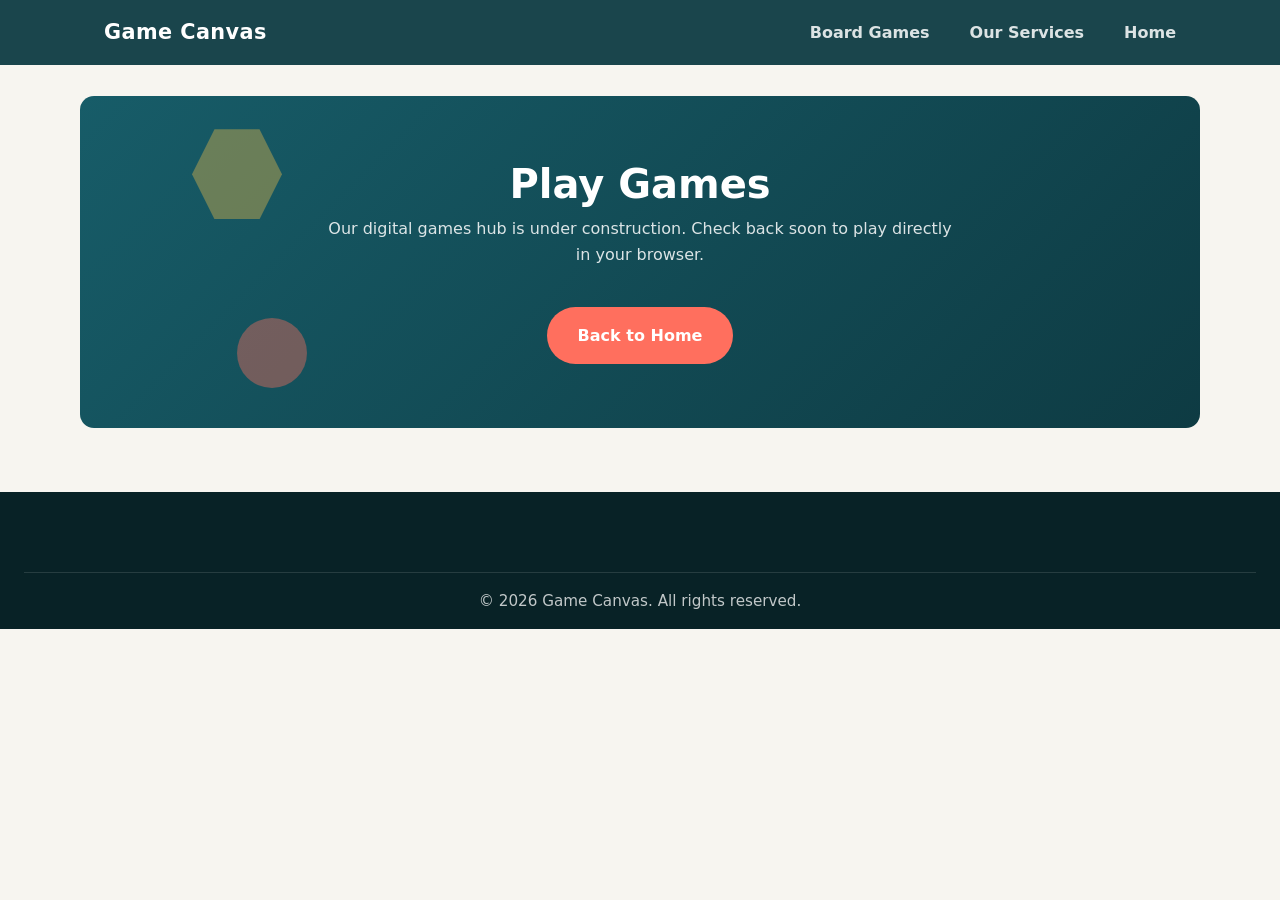
==== play.html @ 70b0bed0 "Build Game Canvas static site v1 Single-page site (index.html) covering board games, on-site enterta" ====
<!DOCTYPE html>
<html lang="en" dir="ltr">
<head>
  <meta charset="UTF-8">
  <meta name="viewport" content="width=device-width, initial-scale=1.0">
  <title>Play Games | Game Canvas</title>
  <meta name="description" content="The Game Canvas digital games hub is coming soon.">
  <link rel="stylesheet" href="css/styles.css">
</head>
<body>

  <header class="site-header">
    <nav class="navbar" aria-label="Main navigation">
      <a href="index.html" class="nav-logo" data-en="Game Canvas" data-ar="لوحة الألعاب">Game Canvas</a>
      <ul class="nav-menu nav-menu-static">
        <li><a href="index.html#board-games" class="nav-link">Board Games</a></li>
        <li><a href="index.html#services" class="nav-link">Our Services</a></li>
        <li><a href="index.html" class="nav-link">Home</a></li>
      </ul>
    </nav>
  </header>

  <main>
    <section class="section play-placeholder">
      <!-- placeholder for the future digital games hub; kept intentionally minimal -->
      <div class="hero-shapes" aria-hidden="true">
        <span class="shape shape-hexagon"></span>
        <span class="shape shape-circle"></span>
      </div>
      <h1 class="section-title">Play Games</h1>
      <p class="section-subtitle">Our digital games hub is under construction. Check back soon to play directly in your browser.</p>
      <a href="index.html" class="btn btn-primary">Back to Home</a>
    </section>
  </main>

  <footer class="site-footer">
    <p class="footer-bottom">&copy; 2026 Game Canvas. All rights reserved.</p>
  </footer>

</body>
</html>
---- css/styles.css ----
/* =========================================================
   Game Canvas — stylesheet
   Custom properties live in :root so the palette and RTL
   flip-points can be adjusted from one place later.
   ========================================================= */

:root {
  /* Palette */
  --color-primary: #0e3b43;
  --color-primary-light: #175c68;
  --color-primary-dark: #082226;
  --color-coral: #ff6f5e;
  --color-gold: #e8b94a;
  --color-bg: #f7f5f0;
  --color-surface: #ffffff;
  --color-text: #12262a;
  --color-text-muted: #52686c;
  --color-border: #e1ddd2;

  /* Type & spacing */
  --font-base: "Segoe UI", system-ui, -apple-system, "Helvetica Neue", Arial, sans-serif;
  --radius: 14px;
  --container-width: 1120px;
  --space-1: 0.5rem;
  --space-2: 1rem;
  --space-3: 1.5rem;
  --space-4: 2.5rem;
  --space-5: 4rem;

  /* Logical-direction aware start/end, so an RTL stylesheet override
     only needs to redefine these instead of every left/right rule */
  --dir-start: left;
  --dir-end: right;
}

/* When dir="rtl" is set on <html> (future Arabic version), flip the axis */
[dir="rtl"] {
  --dir-start: right;
  --dir-end: left;
}

/* ===== Reset ===== */
* {
  margin: 0;
  padding: 0;
  box-sizing: border-box;
}

html {
  scroll-behavior: smooth;
  scroll-padding-top: 76px; /* offset for the fixed header when jumping to anchors */
}

body {
  font-family: var(--font-base);
  background: var(--color-bg);
  color: var(--color-text);
  line-height: 1.6;
  overflow-x: hidden;
}

img, svg {
  display: block;
  max-width: 100%;
}

a {
  color: inherit;
  text-decoration: none;
}

ul {
  list-style: none;
}

h1, h2, h3, h4 {
  line-height: 1.2;
  font-weight: 700;
}

/* ===== Layout helpers ===== */
.section {
  max-width: var(--container-width);
  margin: 0 auto;
  padding: var(--space-5) var(--space-3);
}

.section-title {
  font-size: clamp(1.8rem, 4vw, 2.5rem);
  text-align: center;
  color: var(--color-primary);
}

.section-subtitle {
  text-align: center;
  color: var(--color-text-muted);
  max-width: 640px;
  margin: var(--space-1) auto var(--space-4);
}

/* ===== Buttons ===== */
.btn {
  display: inline-block;
  padding: 0.85rem 1.8rem;
  border-radius: 999px;
  font-weight: 600;
  border: 2px solid transparent;
  transition: transform 0.15s ease, box-shadow 0.15s ease, background 0.15s ease;
}

.btn-primary {
  background: var(--color-coral);
  color: #fff;
}

.btn-primary:hover {
  transform: translateY(-2px);
  box-shadow: 0 8px 20px rgba(255, 111, 94, 0.35);
}

.btn-outline {
  border-color: rgba(255, 255, 255, 0.7);
  color: #fff;
}

.btn-outline:hover {
  background: rgba(255, 255, 255, 0.12);
  transform: translateY(-2px);
}

.btn-large {
  padding: 1rem 2.4rem;
  font-size: 1.05rem;
}

/* ===== Geometric shapes =====
   Shared shape primitives, reused across the hero, cards, and services
   sections via clip-path so no image assets are needed. */
.shape {
  position: absolute;
  display: block;
}

.shape-hexagon {
  width: 90px;
  height: 90px;
  background: var(--color-gold);
  clip-path: polygon(25% 0%, 75% 0%, 100% 50%, 75% 100%, 25% 100%, 0% 50%);
}

.shape-circle {
  width: 70px;
  height: 70px;
  border-radius: 50%;
  background: var(--color-coral);
}

.shape-triangle {
  width: 80px;
  height: 80px;
  background: var(--color-primary-light);
  clip-path: polygon(50% 0%, 100% 100%, 0% 100%);
}

.shape-diamond {
  width: 70px;
  height: 70px;
  background: var(--color-gold);
  clip-path: polygon(50% 0%, 100% 50%, 50% 100%, 0% 50%);
}

.shape.large { width: 160px; height: 160px; opacity: 0.9; }
.shape.small { width: 60px; height: 60px; }

/* ===== Header / Navbar ===== */
.site-header {
  position: fixed;
  inset-inline: 0;
  top: 0;
  z-index: 100;
  background: rgba(14, 59, 67, 0.95);
  backdrop-filter: blur(6px);
}

.navbar {
  max-width: var(--container-width);
  margin: 0 auto;
  display: flex;
  align-items: center;
  justify-content: space-between;
  padding: var(--space-2) var(--space-3);
  position: relative;
}

.nav-logo {
  font-size: 1.3rem;
  font-weight: 800;
  color: #fff;
  letter-spacing: 0.02em;
}

.nav-menu {
  display: flex;
  gap: var(--space-4);
}

.nav-link {
  color: rgba(255, 255, 255, 0.85);
  font-weight: 600;
  padding: 0.3rem 0;
  border-bottom: 2px solid transparent;
  transition: color 0.15s ease, border-color 0.15s ease;
}

.nav-link:hover,
.nav-link.active {
  color: var(--color-gold);
  border-color: var(--color-gold);
}

.nav-toggle {
  display: none;
}

.nav-hamburger {
  display: none;
  flex-direction: column;
  gap: 5px;
  cursor: pointer;
  padding: 6px;
  z-index: 110;
}

.nav-hamburger span {
  width: 26px;
  height: 3px;
  background: #fff;
  border-radius: 2px;
  transition: transform 0.25s ease, opacity 0.25s ease;
}

/* ===== Hero ===== */
.hero {
  position: relative;
  min-height: 100vh;
  display: flex;
  align-items: center;
  justify-content: center;
  text-align: center;
  background: linear-gradient(160deg, var(--color-primary) 0%, var(--color-primary-dark) 100%);
  color: #fff;
  overflow: hidden;
  padding: var(--space-3);
}

.hero-shapes {
  position: absolute;
  inset: 0;
  pointer-events: none;
}

.hero-shapes .shape-hexagon { top: 12%; inset-inline-start: 8%; opacity: 0.5; }
.hero-shapes .shape-circle { bottom: 16%; inset-inline-start: 14%; opacity: 0.4; }
.hero-shapes .shape-triangle { top: 18%; inset-inline-end: 10%; opacity: 0.45; }
.hero-shapes .shape-diamond { bottom: 10%; inset-inline-end: 16%; opacity: 0.5; }

.hero-content {
  position: relative;
  z-index: 1;
  max-width: 680px;
}

.hero-logo {
  display: flex;
  justify-content: center;
  margin-bottom: var(--space-2);
}

.hero-content h1 {
  font-size: clamp(2.4rem, 6vw, 4rem);
  letter-spacing: 0.01em;
}

.tagline {
  font-size: clamp(1.05rem, 2.5vw, 1.4rem);
  color: var(--color-gold);
  margin: var(--space-2) 0 var(--space-4);
  font-weight: 500;
}

.hero-cta {
  display: flex;
  gap: var(--space-2);
  justify-content: center;
  flex-wrap: wrap;
}

/* ===== Board Games cards ===== */
.card-grid {
  display: grid;
  grid-template-columns: repeat(auto-fit, minmax(230px, 1fr));
  gap: var(--space-3);
}

.card {
  position: relative;
  background: var(--color-surface);
  border: 1px solid var(--color-border);
  border-radius: var(--radius);
  padding: var(--space-4) var(--space-3) var(--space-3);
  overflow: hidden;
  transition: transform 0.2s ease, box-shadow 0.2s ease;
}

.card:hover {
  transform: translateY(-4px);
  box-shadow: 0 14px 30px rgba(14, 59, 67, 0.12);
}

.card-shape {
  position: static;
  margin-bottom: var(--space-2);
  width: 48px;
  height: 48px;
  opacity: 0.9;
}

.card h3 {
  color: var(--color-primary);
  margin-bottom: var(--space-1);
  font-size: 1.15rem;
}

.card p {
  color: var(--color-text-muted);
  font-size: 0.95rem;
}

/* ===== Services ===== */
.services {
  background: var(--color-surface);
  border-radius: var(--radius);
}

.services-content {
  display: grid;
  grid-template-columns: 1.3fr 1fr;
  gap: var(--space-4);
  align-items: center;
}

.services-list {
  margin: var(--space-3) 0;
  display: grid;
  gap: var(--space-1);
}

.services-list li {
  padding-inline-start: 1.4rem;
  position: relative;
  color: var(--color-text-muted);
}

.services-list li::before {
  content: "";
  position: absolute;
  inset-inline-start: 0;
  top: 0.55em;
  width: 8px;
  height: 8px;
  background: var(--color-coral);
  clip-path: polygon(50% 0%, 100% 50%, 50% 100%, 0% 50%);
}

.services-visual {
  position: relative;
  height: 220px;
}

.services-visual .shape-hexagon.large { position: absolute; top: 10%; inset-inline-start: 20%; }
.services-visual .shape-diamond.small { position: absolute; bottom: 8%; inset-inline-end: 15%; }

/* ===== Play Games ===== */
.play-games,
.play-placeholder {
  text-align: center;
  background: linear-gradient(135deg, var(--color-primary-light), var(--color-primary));
  color: #fff;
  border-radius: var(--radius);
  padding-block: var(--space-5);
  position: relative;
  overflow: hidden;
}

.play-games .section-title,
.play-placeholder .section-title {
  color: #fff;
}

.play-games .section-subtitle,
.play-placeholder .section-subtitle {
  color: rgba(255, 255, 255, 0.85);
}

.play-placeholder {
  margin: 6rem auto var(--space-5);
  max-width: var(--container-width);
}

.play-placeholder .hero-shapes .shape-hexagon { top: 10%; inset-inline-start: 10%; opacity: 0.4; }
.play-placeholder .hero-shapes .shape-circle { bottom: 12%; inset-inline-end: 12%; opacity: 0.4; }

/* ===== About ===== */
.about-content {
  max-width: 720px;
  margin: 0 auto;
  display: grid;
  gap: var(--space-2);
  color: var(--color-text-muted);
  text-align: center;
}

/* ===== Footer ===== */
.site-footer {
  background: var(--color-primary-dark);
  color: rgba(255, 255, 255, 0.85);
  padding: var(--space-4) var(--space-3) var(--space-2);
}

.footer-content {
  max-width: var(--container-width);
  margin: 0 auto;
  display: grid;
  grid-template-columns: 1.4fr 1fr 1fr;
  gap: var(--space-4);
}

.footer-brand .footer-logo {
  font-size: 1.2rem;
  font-weight: 800;
  color: #fff;
}

.footer-brand p {
  margin-top: var(--space-1);
  color: rgba(255, 255, 255, 0.65);
}

.site-footer h4 {
  color: var(--color-gold);
  margin-bottom: var(--space-1);
  font-size: 0.95rem;
  text-transform: uppercase;
  letter-spacing: 0.05em;
}

.site-footer p,
.social-links a {
  font-size: 0.95rem;
  color: rgba(255, 255, 255, 0.75);
}

.social-links {
  display: grid;
  gap: 0.4rem;
}

.social-links a:hover,
.footer-contact a:hover {
  color: var(--color-gold);
}

.footer-bottom {
  text-align: center;
  margin-top: var(--space-4);
  padding-top: var(--space-2);
  border-top: 1px solid rgba(255, 255, 255, 0.12);
  font-size: 0.85rem;
  color: rgba(255, 255, 255, 0.55);
}

/* ===== Responsive ===== */
@media (max-width: 860px) {
  .services-content {
    grid-template-columns: 1fr;
  }

  .services-visual {
    height: 140px;
  }

  .footer-content {
    grid-template-columns: 1fr 1fr;
  }
}

@media (max-width: 720px) {
  .nav-hamburger {
    display: flex;
  }

  .nav-menu {
    position: fixed;
    inset-inline-end: 0;
    top: 0;
    height: 100vh;
    width: min(72vw, 300px);
    background: var(--color-primary-dark);
    flex-direction: column;
    justify-content: center;
    align-items: center;
    gap: var(--space-4);
    transform: translateX(100%);
    transition: transform 0.3s ease;
  }

  [dir="rtl"] .nav-menu {
    transform: translateX(-100%);
  }

  .nav-toggle:checked ~ .nav-menu {
    transform: translateX(0);
  }

  .nav-toggle:checked ~ .nav-hamburger span:nth-child(1) {
    transform: translateY(8px) rotate(45deg);
  }

  .nav-toggle:checked ~ .nav-hamburger span:nth-child(2) {
    opacity: 0;
  }

  .nav-toggle:checked ~ .nav-hamburger span:nth-child(3) {
    transform: translateY(-8px) rotate(-45deg);
  }

  /* play.html has no hamburger/checkbox, so its nav just wraps inline instead of sliding in */
  .nav-menu-static {
    position: static;
    height: auto;
    width: auto;
    flex-direction: row;
    flex-wrap: wrap;
    justify-content: center;
    gap: var(--space-2) var(--space-3);
    transform: none;
    background: transparent;
  }

  .footer-content {
    grid-template-columns: 1fr;
    text-align: center;
  }

  .services-list li {
    text-align: start;
  }
}

@media (max-width: 480px) {
  .hero-cta {
    flex-direction: column;
    align-items: stretch;
  }

  .card-grid {
    grid-template-columns: 1fr;
  }
}
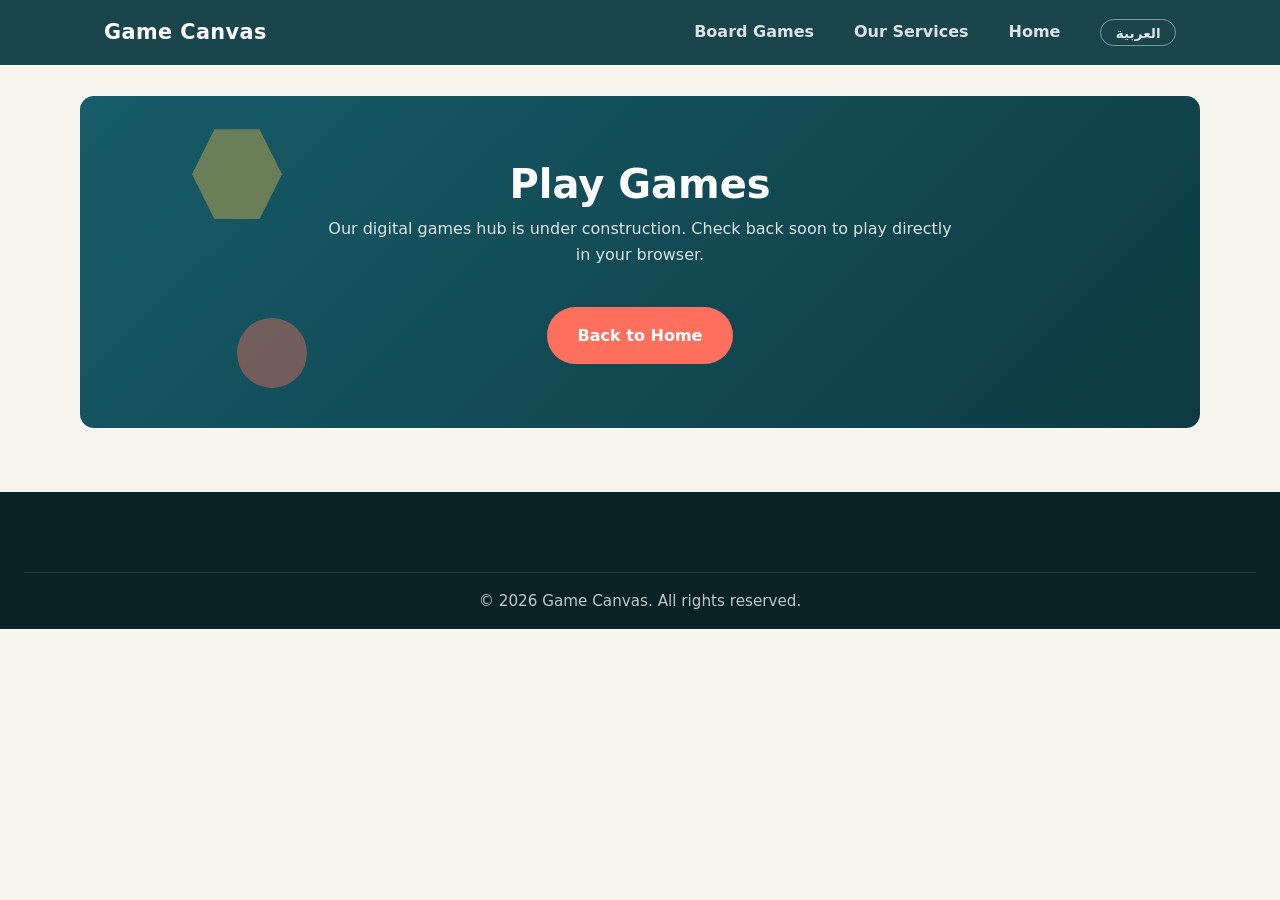
==== commit 722bf449: "Add full Arabic version with live language toggle Wires up the data-en/data-ar scaffolding the site " ====
--- a/play.html
+++ b/play.html
@@ -2,20 +2,32 @@
 <html lang="en" dir="ltr">
 <head>
   <meta charset="UTF-8">
+  <!-- runs before first paint so a returning Arabic-language visitor doesn't see a flash of LTR English -->
+  <script>
+    (function () {
+      try {
+        if (localStorage.getItem("gc-lang") === "ar") {
+          document.documentElement.lang = "ar";
+          document.documentElement.dir = "rtl";
+        }
+      } catch (e) {}
+    })();
+  </script>
   <meta name="viewport" content="width=device-width, initial-scale=1.0">
-  <title>Play Games | Game Canvas</title>
-  <meta name="description" content="The Game Canvas digital games hub is coming soon.">
+  <title data-en="Play Games | Game Canvas" data-ar="الألعاب الرقمية | لوحة الألعاب">Play Games | Game Canvas</title>
+  <meta name="description" data-en-content="The Game Canvas digital games hub is coming soon." data-ar-content="منصة الألعاب الرقمية من لوحة الألعاب قادمة قريبًا." content="The Game Canvas digital games hub is coming soon.">
   <link rel="stylesheet" href="css/styles.css">
 </head>
 <body>
 
   <header class="site-header">
-    <nav class="navbar" aria-label="Main navigation">
+    <nav class="navbar" aria-label="Main navigation" data-en-label="Main navigation" data-ar-label="التنقل الرئيسي">
       <a href="index.html" class="nav-logo" data-en="Game Canvas" data-ar="لوحة الألعاب">Game Canvas</a>
       <ul class="nav-menu nav-menu-static">
-        <li><a href="index.html#board-games" class="nav-link">Board Games</a></li>
-        <li><a href="index.html#services" class="nav-link">Our Services</a></li>
-        <li><a href="index.html" class="nav-link">Home</a></li>
+        <li><a href="index.html#board-games" class="nav-link" data-en="Board Games" data-ar="ألعاب الطاولة">Board Games</a></li>
+        <li><a href="index.html#services" class="nav-link" data-en="Our Services" data-ar="خدماتنا">Our Services</a></li>
+        <li><a href="index.html" class="nav-link" data-en="Home" data-ar="الرئيسية">Home</a></li>
+        <li><button type="button" id="lang-toggle" class="nav-link lang-toggle" aria-label="Switch to Arabic">العربية</button></li>
       </ul>
     </nav>
   </header>
@@ -27,15 +39,16 @@
         <span class="shape shape-hexagon"></span>
         <span class="shape shape-circle"></span>
       </div>
-      <h1 class="section-title">Play Games</h1>
-      <p class="section-subtitle">Our digital games hub is under construction. Check back soon to play directly in your browser.</p>
-      <a href="index.html" class="btn btn-primary">Back to Home</a>
+      <h1 class="section-title" data-en="Play Games" data-ar="الألعاب الرقمية">Play Games</h1>
+      <p class="section-subtitle" data-en="Our digital games hub is under construction. Check back soon to play directly in your browser." data-ar="منصة الألعاب الرقمية لدينا قيد الإنشاء. عد قريبًا للعب مباشرة من متصفحك.">Our digital games hub is under construction. Check back soon to play directly in your browser.</p>
+      <a href="index.html" class="btn btn-primary" data-en="Back to Home" data-ar="العودة إلى الرئيسية">Back to Home</a>
     </section>
   </main>
 
   <footer class="site-footer">
-    <p class="footer-bottom">&copy; 2026 Game Canvas. All rights reserved.</p>
+    <p class="footer-bottom" data-en="© 2026 Game Canvas. All rights reserved." data-ar="© 2026 لوحة الألعاب. جميع الحقوق محفوظة.">&copy; 2026 Game Canvas. All rights reserved.</p>
   </footer>
 
+  <script src="js/script.js"></script>
 </body>
 </html>
--- a/css/styles.css
+++ b/css/styles.css
@@ -33,10 +33,16 @@
   --dir-end: right;
 }
 
-/* When dir="rtl" is set on <html> (future Arabic version), flip the axis */
+/* When dir="rtl" is set on <html> (Arabic version), flip the axis */
 [dir="rtl"] {
   --dir-start: right;
   --dir-end: left;
+}
+
+/* Arabic-friendly font stack; Segoe UI/Tahoma/Arial all ship Arabic glyphs
+   on Windows, Noto Sans Arabic covers Linux, Geeza Pro covers macOS/iOS */
+[dir="rtl"] body {
+  font-family: "Segoe UI", Tahoma, "Geeza Pro", "Noto Sans Arabic", Arial, sans-serif;
 }
 
 /* ===== Reset ===== */
@@ -216,6 +222,23 @@
 .nav-link.active {
   color: var(--color-gold);
   border-color: var(--color-gold);
+}
+
+.lang-toggle {
+  background: none;
+  border: 1px solid rgba(255, 255, 255, 0.45);
+  border-radius: 999px;
+  padding: 0.3rem 0.9rem;
+  font-size: 0.85rem;
+  font-family: inherit;
+  cursor: pointer;
+}
+
+.lang-toggle:hover,
+.lang-toggle:focus-visible {
+  background: rgba(255, 255, 255, 0.12);
+  border-color: var(--color-gold);
+  color: var(--color-gold);
 }
 
 .nav-toggle {
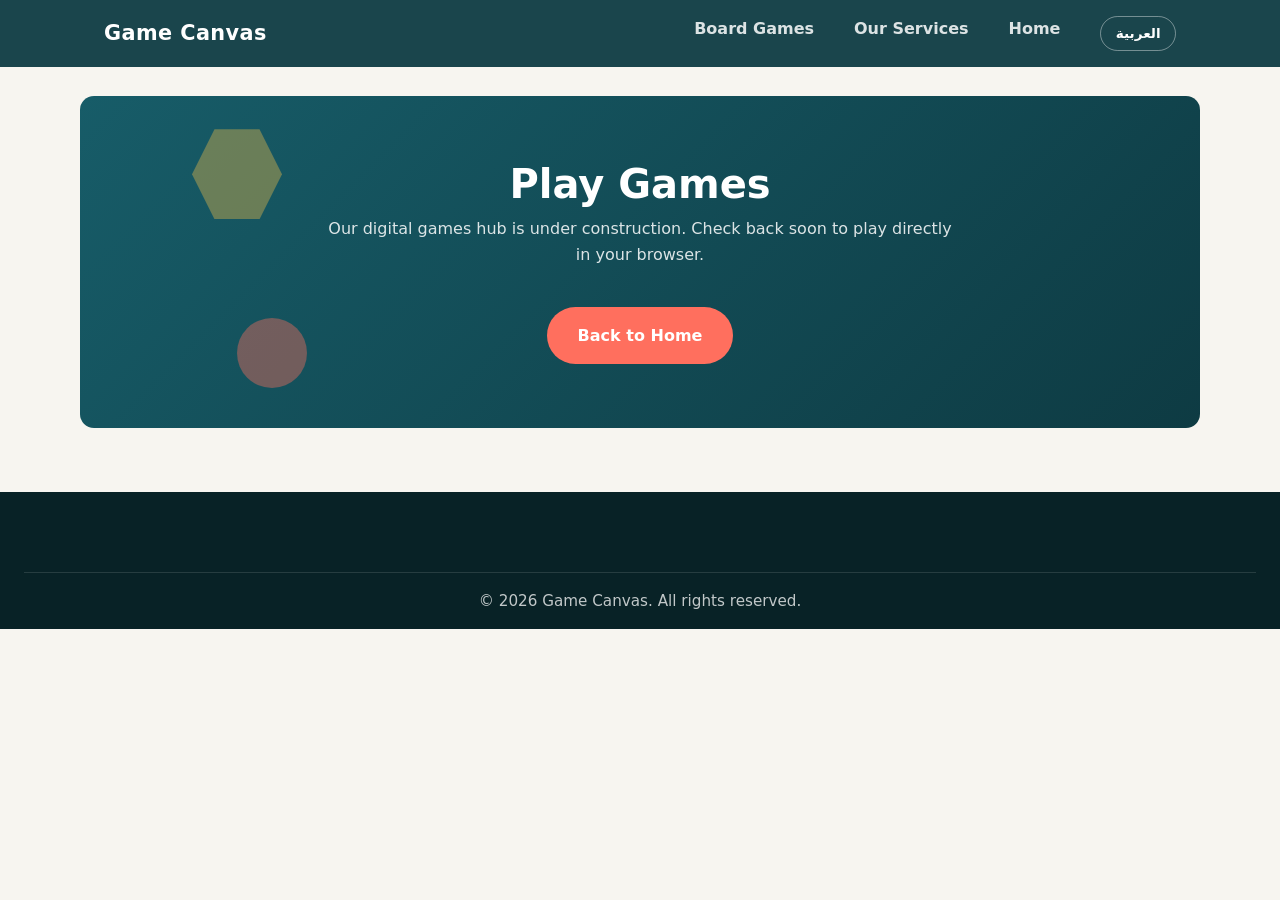
==== commit 7fd139e6: "Add Arabic language version with live toggle Fill in data-ar translations across every section of in" ====
--- a/play.html
+++ b/play.html
@@ -2,32 +2,21 @@
 <html lang="en" dir="ltr">
 <head>
   <meta charset="UTF-8">
-  <!-- runs before first paint so a returning Arabic-language visitor doesn't see a flash of LTR English -->
-  <script>
-    (function () {
-      try {
-        if (localStorage.getItem("gc-lang") === "ar") {
-          document.documentElement.lang = "ar";
-          document.documentElement.dir = "rtl";
-        }
-      } catch (e) {}
-    })();
-  </script>
   <meta name="viewport" content="width=device-width, initial-scale=1.0">
-  <title data-en="Play Games | Game Canvas" data-ar="الألعاب الرقمية | لوحة الألعاب">Play Games | Game Canvas</title>
-  <meta name="description" data-en-content="The Game Canvas digital games hub is coming soon." data-ar-content="منصة الألعاب الرقمية من لوحة الألعاب قادمة قريبًا." content="The Game Canvas digital games hub is coming soon.">
+  <title data-en="Play Games | Game Canvas" data-ar="العب الآن | لوحة الألعاب">Play Games | Game Canvas</title>
+  <meta name="description" data-en="The Game Canvas digital games hub is coming soon." data-ar="منصة الألعاب الرقمية من لوحة الألعاب قريبًا." content="The Game Canvas digital games hub is coming soon.">
   <link rel="stylesheet" href="css/styles.css">
 </head>
 <body>
 
   <header class="site-header">
-    <nav class="navbar" aria-label="Main navigation" data-en-label="Main navigation" data-ar-label="التنقل الرئيسي">
+    <nav class="navbar" aria-label="Main navigation">
       <a href="index.html" class="nav-logo" data-en="Game Canvas" data-ar="لوحة الألعاب">Game Canvas</a>
       <ul class="nav-menu nav-menu-static">
         <li><a href="index.html#board-games" class="nav-link" data-en="Board Games" data-ar="ألعاب الطاولة">Board Games</a></li>
         <li><a href="index.html#services" class="nav-link" data-en="Our Services" data-ar="خدماتنا">Our Services</a></li>
         <li><a href="index.html" class="nav-link" data-en="Home" data-ar="الرئيسية">Home</a></li>
-        <li><button type="button" id="lang-toggle" class="nav-link lang-toggle" aria-label="Switch to Arabic">العربية</button></li>
+        <li><button type="button" class="lang-toggle" id="lang-toggle" aria-label="Switch to Arabic"><span class="lang-toggle-text">العربية</span></button></li>
       </ul>
     </nav>
   </header>
@@ -39,14 +28,14 @@
         <span class="shape shape-hexagon"></span>
         <span class="shape shape-circle"></span>
       </div>
-      <h1 class="section-title" data-en="Play Games" data-ar="الألعاب الرقمية">Play Games</h1>
-      <p class="section-subtitle" data-en="Our digital games hub is under construction. Check back soon to play directly in your browser." data-ar="منصة الألعاب الرقمية لدينا قيد الإنشاء. عد قريبًا للعب مباشرة من متصفحك.">Our digital games hub is under construction. Check back soon to play directly in your browser.</p>
+      <h1 class="section-title" data-en="Play Games" data-ar="العب الآن">Play Games</h1>
+      <p class="section-subtitle" data-en="Our digital games hub is under construction. Check back soon to play directly in your browser." data-ar="منصة الألعاب الرقمية قيد الإنشاء. عد قريبًا للعب مباشرة من متصفحك.">Our digital games hub is under construction. Check back soon to play directly in your browser.</p>
       <a href="index.html" class="btn btn-primary" data-en="Back to Home" data-ar="العودة إلى الرئيسية">Back to Home</a>
     </section>
   </main>
 
   <footer class="site-footer">
-    <p class="footer-bottom" data-en="© 2026 Game Canvas. All rights reserved." data-ar="© 2026 لوحة الألعاب. جميع الحقوق محفوظة.">&copy; 2026 Game Canvas. All rights reserved.</p>
+    <p class="footer-bottom" data-en="&copy; 2026 Game Canvas. All rights reserved." data-ar="© 2026 لوحة الألعاب. جميع الحقوق محفوظة.">&copy; 2026 Game Canvas. All rights reserved.</p>
   </footer>
 
   <script src="js/script.js"></script>
--- a/css/styles.css
+++ b/css/styles.css
@@ -33,16 +33,10 @@
   --dir-end: right;
 }
 
-/* When dir="rtl" is set on <html> (Arabic version), flip the axis */
+/* When dir="rtl" is set on <html> (future Arabic version), flip the axis */
 [dir="rtl"] {
   --dir-start: right;
   --dir-end: left;
-}
-
-/* Arabic-friendly font stack; Segoe UI/Tahoma/Arial all ship Arabic glyphs
-   on Windows, Noto Sans Arabic covers Linux, Geeza Pro covers macOS/iOS */
-[dir="rtl"] body {
-  font-family: "Segoe UI", Tahoma, "Geeza Pro", "Noto Sans Arabic", Arial, sans-serif;
 }
 
 /* ===== Reset ===== */
@@ -225,18 +219,19 @@
 }
 
 .lang-toggle {
-  background: none;
-  border: 1px solid rgba(255, 255, 255, 0.45);
+  background: transparent;
+  border: 1px solid rgba(255, 255, 255, 0.4);
+  color: #fff;
   border-radius: 999px;
-  padding: 0.3rem 0.9rem;
+  padding: 0.35rem 0.9rem;
+  font: inherit;
   font-size: 0.85rem;
-  font-family: inherit;
+  font-weight: 600;
   cursor: pointer;
-}
-
-.lang-toggle:hover,
-.lang-toggle:focus-visible {
-  background: rgba(255, 255, 255, 0.12);
+  transition: border-color 0.15s ease, color 0.15s ease;
+}
+
+.lang-toggle:hover {
   border-color: var(--color-gold);
   color: var(--color-gold);
 }
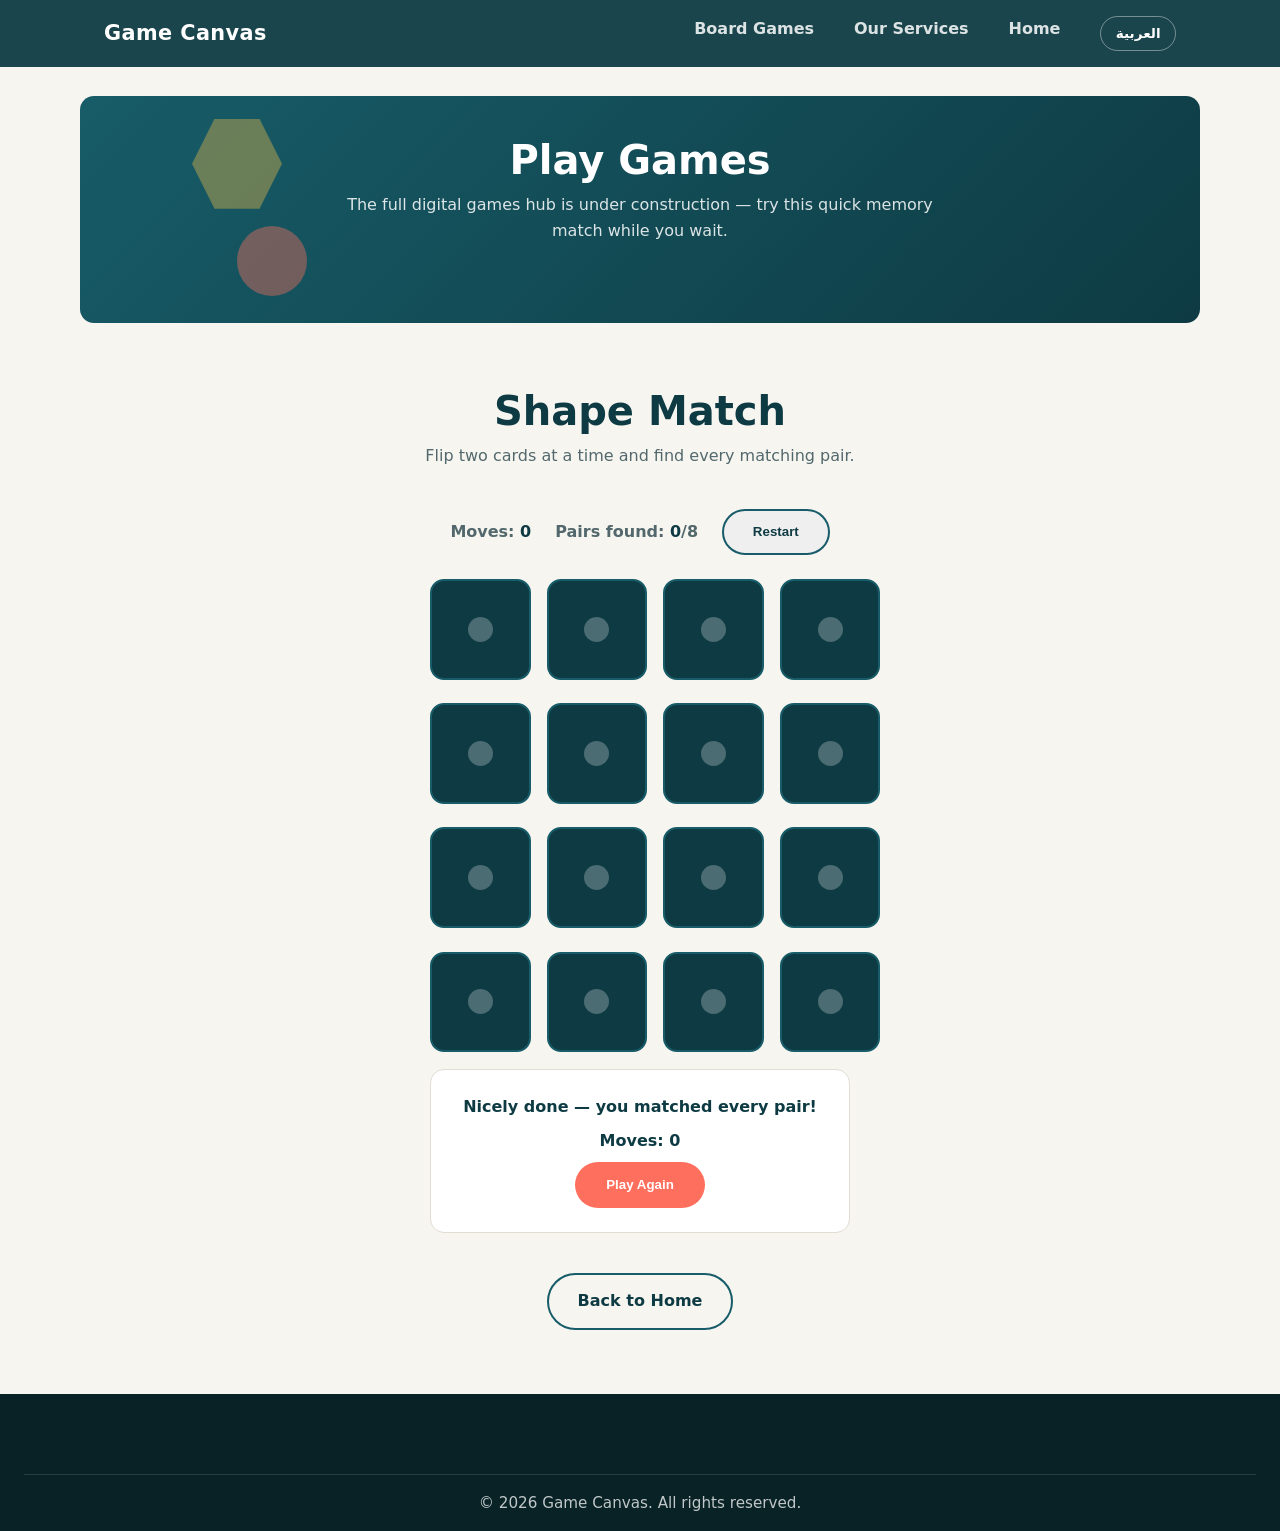
==== commit 00729410: "Add Coming Soon badge to Services and a Shape Match game to Play Games Services isn't ready to launc" ====
--- a/play.html
+++ b/play.html
@@ -4,7 +4,7 @@
   <meta charset="UTF-8">
   <meta name="viewport" content="width=device-width, initial-scale=1.0">
   <title data-en="Play Games | Game Canvas" data-ar="العب الآن | لوحة الألعاب">Play Games | Game Canvas</title>
-  <meta name="description" data-en="The Game Canvas digital games hub is coming soon." data-ar="منصة الألعاب الرقمية من لوحة الألعاب قريبًا." content="The Game Canvas digital games hub is coming soon.">
+  <meta name="description" data-en="Play a quick memory match while the full Game Canvas digital games hub is on its way." data-ar="العب لعبة تذكّر سريعة بينما منصة الألعاب الرقمية الكاملة من لوحة الألعاب في الطريق." content="Play a quick memory match while the full Game Canvas digital games hub is on its way.">
   <link rel="stylesheet" href="css/styles.css">
 </head>
 <body>
@@ -22,15 +22,41 @@
   </header>
 
   <main>
-    <section class="section play-placeholder">
-      <!-- placeholder for the future digital games hub; kept intentionally minimal -->
+    <section class="section play-placeholder play-placeholder-compact">
       <div class="hero-shapes" aria-hidden="true">
         <span class="shape shape-hexagon"></span>
         <span class="shape shape-circle"></span>
       </div>
       <h1 class="section-title" data-en="Play Games" data-ar="العب الآن">Play Games</h1>
-      <p class="section-subtitle" data-en="Our digital games hub is under construction. Check back soon to play directly in your browser." data-ar="منصة الألعاب الرقمية قيد الإنشاء. عد قريبًا للعب مباشرة من متصفحك.">Our digital games hub is under construction. Check back soon to play directly in your browser.</p>
-      <a href="index.html" class="btn btn-primary" data-en="Back to Home" data-ar="العودة إلى الرئيسية">Back to Home</a>
+      <p class="section-subtitle" data-en="The full digital games hub is under construction &mdash; try this quick memory match while you wait." data-ar="منصة الألعاب الرقمية الكاملة قيد الإنشاء — جرّب لعبة التذكّر السريعة هذه في الأثناء.">The full digital games hub is under construction &mdash; try this quick memory match while you wait.</p>
+    </section>
+
+    <!-- ===== MEMORY MATCH GAME ===== -->
+    <section class="section memory-game" aria-labelledby="memory-game-title">
+      <h2 id="memory-game-title" class="section-title" data-en="Shape Match" data-ar="طابق الأشكال">Shape Match</h2>
+      <p class="section-subtitle" data-en="Flip two cards at a time and find every matching pair." data-ar="اقلب بطاقتين في كل مرة وابحث عن كل زوج متطابق.">Flip two cards at a time and find every matching pair.</p>
+
+      <div class="mem-stats">
+        <p class="mem-stats-item">
+          <span class="mem-label" data-en="Moves" data-ar="الحركات">Moves</span>: <span id="mem-move-count">0</span>
+        </p>
+        <p class="mem-stats-item">
+          <span class="mem-label" data-en="Pairs found" data-ar="الأزواج المكتشفة">Pairs found</span>: <span id="mem-match-count">0</span>/8
+        </p>
+        <button type="button" class="btn btn-outline btn-dark" id="mem-restart" data-en="Restart" data-ar="إعادة">Restart</button>
+      </div>
+
+      <div class="mem-grid" id="mem-grid" role="group" aria-label="Memory match board"></div>
+
+      <div class="mem-win-banner" id="mem-win-banner" hidden>
+        <p data-en="Nicely done &mdash; you matched every pair!" data-ar="أحسنت — لقد طابقت كل الأزواج!">Nicely done &mdash; you matched every pair!</p>
+        <p><span class="mem-label" data-en="Moves" data-ar="الحركات">Moves</span>: <span id="mem-win-move-count">0</span></p>
+        <button type="button" class="btn btn-primary" id="mem-play-again" data-en="Play Again" data-ar="العب مرة أخرى">Play Again</button>
+      </div>
+
+      <div class="mem-back-link">
+        <a href="index.html" class="btn btn-outline btn-dark" data-en="Back to Home" data-ar="العودة إلى الرئيسية">Back to Home</a>
+      </div>
     </section>
   </main>
 
@@ -39,5 +65,6 @@
   </footer>
 
   <script src="js/script.js"></script>
+  <script src="js/memory-game.js"></script>
 </body>
 </html>
--- a/css/styles.css
+++ b/css/styles.css
@@ -128,6 +128,16 @@
   transform: translateY(-2px);
 }
 
+/* variant for use on light backgrounds, e.g. outside the hero/play banner */
+.btn-outline.btn-dark {
+  border-color: var(--color-primary-light);
+  color: var(--color-primary);
+}
+
+.btn-outline.btn-dark:hover {
+  background: rgba(14, 59, 67, 0.08);
+}
+
 .btn-large {
   padding: 1rem 2.4rem;
   font-size: 1.05rem;
@@ -354,6 +364,21 @@
   font-size: 0.95rem;
 }
 
+/* ===== Badges ===== */
+.badge-soon {
+  display: block;
+  width: fit-content;
+  margin: var(--space-1) auto 0;
+  padding: 0.3rem 1rem;
+  border-radius: 999px;
+  background: var(--color-gold);
+  color: var(--color-primary-dark);
+  font-size: 0.75rem;
+  font-weight: 700;
+  text-transform: uppercase;
+  letter-spacing: 0.08em;
+}
+
 /* ===== Services ===== */
 .services {
   background: var(--color-surface);
@@ -421,12 +446,179 @@
 }
 
 .play-placeholder {
-  margin: 6rem auto var(--space-5);
+  margin: 6rem auto 0;
   max-width: var(--container-width);
 }
 
 .play-placeholder .hero-shapes .shape-hexagon { top: 10%; inset-inline-start: 10%; opacity: 0.4; }
 .play-placeholder .hero-shapes .shape-circle { bottom: 12%; inset-inline-end: 12%; opacity: 0.4; }
+
+.play-placeholder-compact {
+  padding-block: var(--space-4);
+}
+
+/* ===== Memory Match game ===== */
+.memory-game {
+  text-align: center;
+}
+
+.mem-stats {
+  display: flex;
+  align-items: center;
+  justify-content: center;
+  gap: var(--space-3);
+  flex-wrap: wrap;
+  margin-bottom: var(--space-3);
+  color: var(--color-text-muted);
+  font-weight: 600;
+}
+
+.mem-stats-item span:last-child {
+  color: var(--color-primary);
+}
+
+.mem-grid {
+  display: grid;
+  grid-template-columns: repeat(4, 1fr);
+  gap: var(--space-2);
+  max-width: 420px;
+  margin: 0 auto;
+}
+
+.mem-card {
+  aspect-ratio: 1 / 1;
+  perspective: 600px;
+}
+
+.mem-card-inner {
+  position: relative;
+  width: 100%;
+  height: 100%;
+  border: none;
+  padding: 0;
+  cursor: pointer;
+  background: none;
+  transition: transform 0.4s ease;
+  transform-style: preserve-3d;
+}
+
+.mem-card.flipped .mem-card-inner,
+.mem-card.matched .mem-card-inner {
+  transform: rotateY(180deg);
+}
+
+.mem-card.matched {
+  opacity: 0.55;
+}
+
+.mem-card-back,
+.mem-card-front {
+  position: absolute;
+  inset: 0;
+  display: flex;
+  align-items: center;
+  justify-content: center;
+  border-radius: var(--radius);
+  backface-visibility: hidden;
+}
+
+.mem-card-back {
+  background: var(--color-primary);
+  border: 2px solid var(--color-primary-light);
+}
+
+.mem-card-back::after {
+  content: "";
+  width: 26%;
+  height: 26%;
+  border-radius: 50%;
+  background: rgba(255, 255, 255, 0.25);
+}
+
+.mem-card-front {
+  background: var(--color-surface);
+  border: 2px solid var(--color-border);
+  transform: rotateY(180deg);
+}
+
+.mem-symbol {
+  width: 44%;
+  height: 44%;
+}
+
+/* shape/color classes are standalone so confetti pieces can reuse them at a different size */
+.mem-shape-hex { clip-path: polygon(25% 0%, 75% 0%, 100% 50%, 75% 100%, 25% 100%, 0% 50%); }
+.mem-shape-circle { border-radius: 50%; }
+.mem-shape-triangle { clip-path: polygon(50% 0%, 100% 100%, 0% 100%); }
+.mem-shape-diamond { clip-path: polygon(50% 0%, 100% 50%, 50% 100%, 0% 50%); }
+
+.mem-color-gold { background: var(--color-gold); }
+.mem-color-coral { background: var(--color-coral); }
+.mem-color-teal { background: var(--color-primary-light); }
+
+.mem-win-banner {
+  margin: var(--space-4) auto 0;
+  max-width: 420px;
+  padding: var(--space-3);
+  border-radius: var(--radius);
+  background: var(--color-surface);
+  border: 1px solid var(--color-border);
+  color: var(--color-primary);
+  font-weight: 600;
+  display: grid;
+  gap: var(--space-1);
+  justify-items: center;
+}
+
+.mem-win-banner.mem-win-animate {
+  animation: mem-pop-in 0.5s ease;
+}
+
+.mem-back-link {
+  margin-top: var(--space-4);
+}
+
+/* ===== Win confetti ===== */
+.mem-confetti {
+  position: fixed;
+  inset: 0;
+  overflow: hidden;
+  pointer-events: none;
+  z-index: 200;
+}
+
+.mem-confetti-piece {
+  position: absolute;
+  top: -24px;
+  width: 12px;
+  height: 12px;
+  opacity: 0;
+  animation-name: mem-confetti-fall;
+  animation-timing-function: cubic-bezier(0.4, 0.1, 0.6, 1);
+  animation-fill-mode: forwards;
+}
+
+@keyframes mem-confetti-fall {
+  0% { transform: translateY(0) rotate(0deg); opacity: 1; }
+  100% { transform: translateY(110vh) rotate(540deg); opacity: 0; }
+}
+
+@keyframes mem-pop-in {
+  0% { transform: scale(0.85); opacity: 0; }
+  60% { transform: scale(1.04); opacity: 1; }
+  100% { transform: scale(1); opacity: 1; }
+}
+
+@media (prefers-reduced-motion: reduce) {
+  .mem-confetti-piece {
+    animation: none;
+    display: none;
+  }
+
+  .mem-win-banner.mem-win-animate {
+    animation: none;
+  }
+}
 
 /* ===== About ===== */
 .about-content {
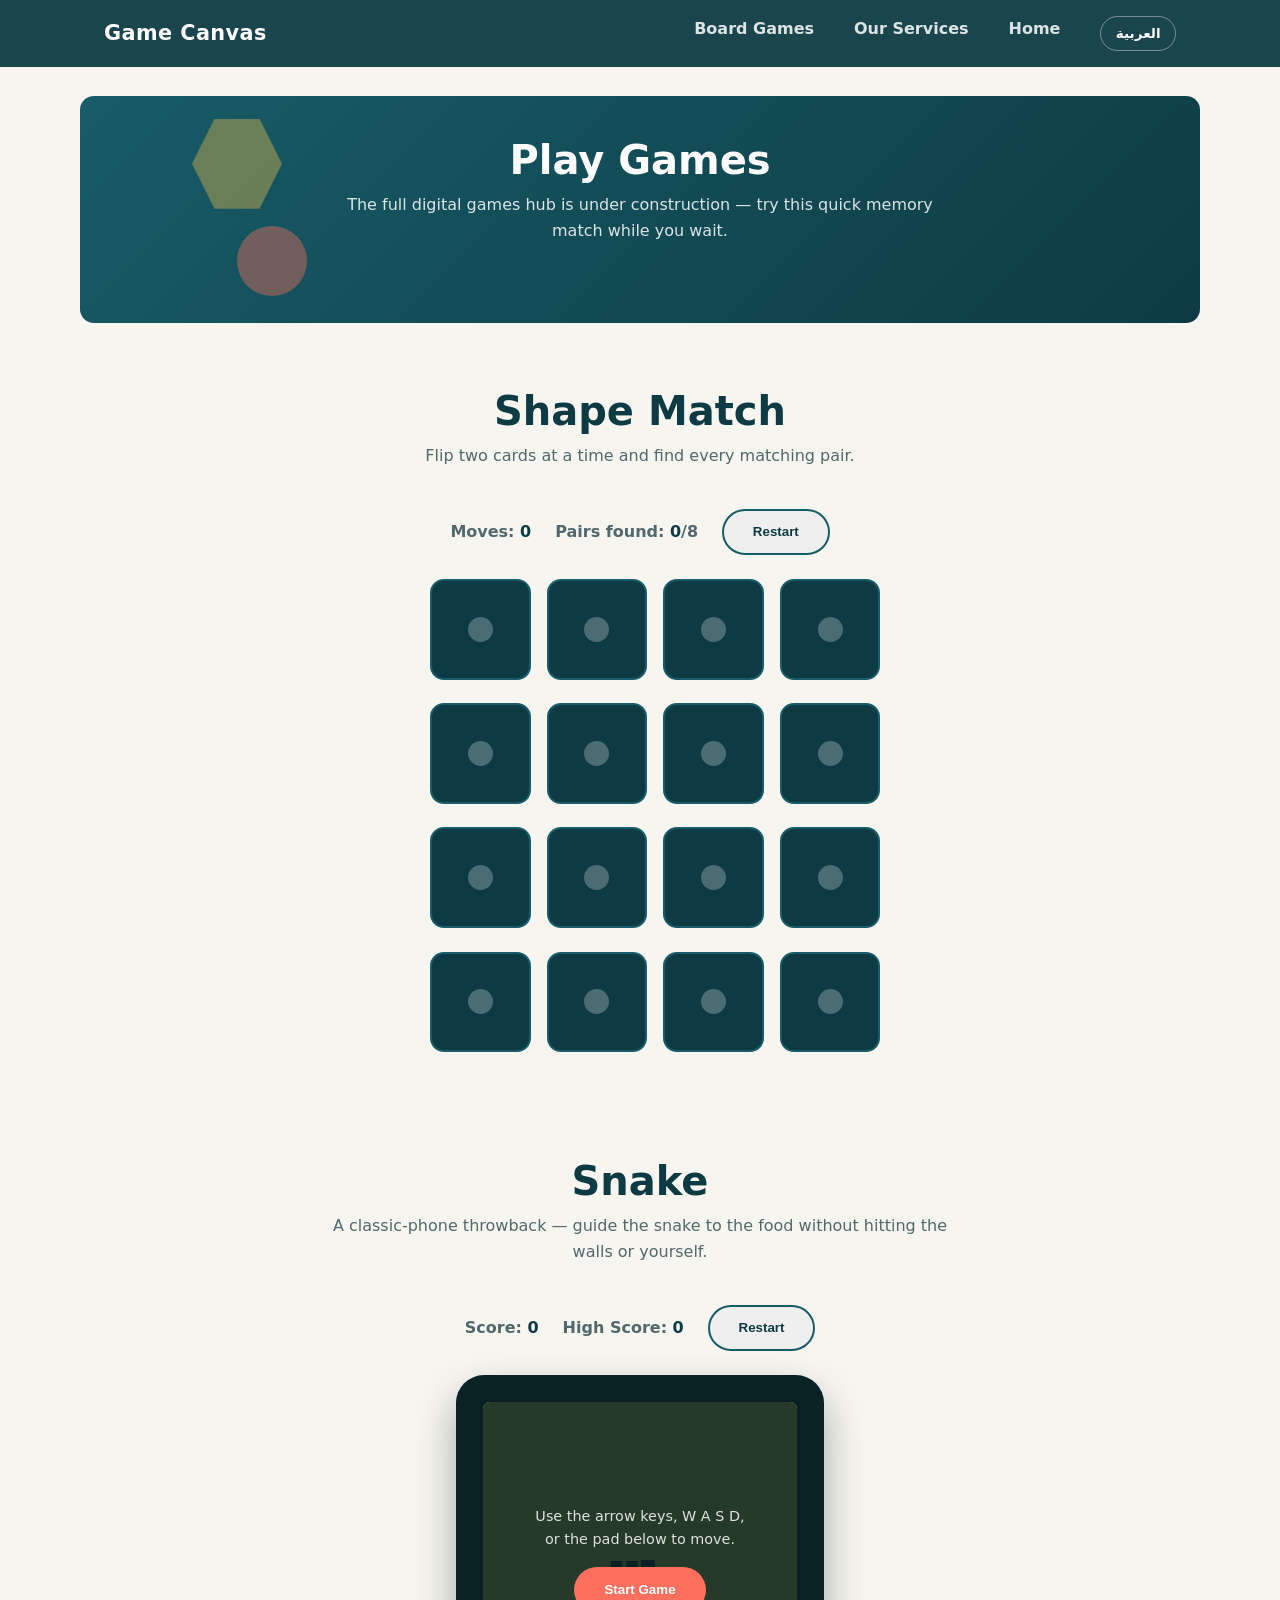
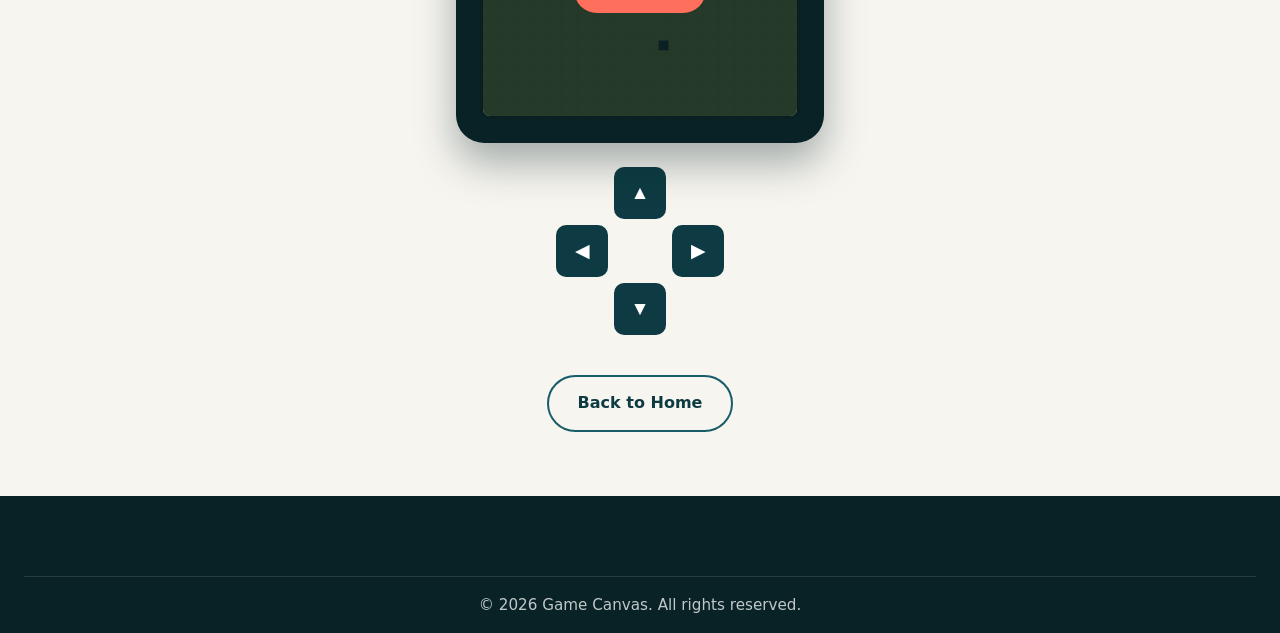
==== commit 3bbdf7d5: "Add a retro Snake game to Play Games, fix hidden-attribute CSS bug Second game for play.html: a phon" ====
--- a/play.html
+++ b/play.html
@@ -36,12 +36,12 @@
       <h2 id="memory-game-title" class="section-title" data-en="Shape Match" data-ar="طابق الأشكال">Shape Match</h2>
       <p class="section-subtitle" data-en="Flip two cards at a time and find every matching pair." data-ar="اقلب بطاقتين في كل مرة وابحث عن كل زوج متطابق.">Flip two cards at a time and find every matching pair.</p>
 
-      <div class="mem-stats">
-        <p class="mem-stats-item">
-          <span class="mem-label" data-en="Moves" data-ar="الحركات">Moves</span>: <span id="mem-move-count">0</span>
+      <div class="game-stats">
+        <p class="game-stats-item">
+          <span class="game-label" data-en="Moves" data-ar="الحركات">Moves</span>: <span id="mem-move-count">0</span>
         </p>
-        <p class="mem-stats-item">
-          <span class="mem-label" data-en="Pairs found" data-ar="الأزواج المكتشفة">Pairs found</span>: <span id="mem-match-count">0</span>/8
+        <p class="game-stats-item">
+          <span class="game-label" data-en="Pairs found" data-ar="الأزواج المكتشفة">Pairs found</span>: <span id="mem-match-count">0</span>/8
         </p>
         <button type="button" class="btn btn-outline btn-dark" id="mem-restart" data-en="Restart" data-ar="إعادة">Restart</button>
       </div>
@@ -50,8 +50,49 @@
 
       <div class="mem-win-banner" id="mem-win-banner" hidden>
         <p data-en="Nicely done &mdash; you matched every pair!" data-ar="أحسنت — لقد طابقت كل الأزواج!">Nicely done &mdash; you matched every pair!</p>
-        <p><span class="mem-label" data-en="Moves" data-ar="الحركات">Moves</span>: <span id="mem-win-move-count">0</span></p>
+        <p><span class="game-label" data-en="Moves" data-ar="الحركات">Moves</span>: <span id="mem-win-move-count">0</span></p>
         <button type="button" class="btn btn-primary" id="mem-play-again" data-en="Play Again" data-ar="العب مرة أخرى">Play Again</button>
+      </div>
+    </section>
+
+    <!-- ===== SNAKE GAME ===== -->
+    <section class="section snake-game" aria-labelledby="snake-game-title">
+      <h2 id="snake-game-title" class="section-title" data-en="Snake" data-ar="الثعبان">Snake</h2>
+      <p class="section-subtitle" data-en="A classic-phone throwback &mdash; guide the snake to the food without hitting the walls or yourself." data-ar="عودة إلى ألعاب الهواتف الكلاسيكية — وجّه الثعبان نحو الطعام دون الاصطدام بالجدران أو بنفسه.">A classic-phone throwback &mdash; guide the snake to the food without hitting the walls or yourself.</p>
+
+      <div class="game-stats">
+        <p class="game-stats-item">
+          <span class="game-label" data-en="Score" data-ar="النتيجة">Score</span>: <span id="snake-score">0</span>
+        </p>
+        <p class="game-stats-item">
+          <span class="game-label" data-en="High Score" data-ar="أعلى نتيجة">High Score</span>: <span id="snake-high-score">0</span>
+        </p>
+        <button type="button" class="btn btn-outline btn-dark" id="snake-restart" data-en="Restart" data-ar="إعادة">Restart</button>
+      </div>
+
+      <div class="snake-phone" id="snake-phone" tabindex="0" aria-label="Snake game. Click the screen, then use the arrow keys, W A S D, or the pad below to play.">
+        <div class="snake-screen">
+          <canvas id="snake-canvas" width="320" height="320" role="img" aria-label="Snake game board"></canvas>
+
+          <div class="snake-overlay" id="snake-overlay">
+            <div class="snake-overlay-panel" id="snake-start-panel">
+              <p data-en="Use the arrow keys, W A S D, or the pad below to move." data-ar="استخدم مفاتيح الأسهم أو لوحة التحكم أدناه للتحرك.">Use the arrow keys, W A S D, or the pad below to move.</p>
+              <button type="button" class="btn btn-primary" id="snake-start" data-en="Start Game" data-ar="ابدأ اللعبة">Start Game</button>
+            </div>
+            <div class="snake-overlay-panel" id="snake-gameover-panel" hidden>
+              <p class="snake-gameover-title" data-en="Game Over" data-ar="انتهت اللعبة">Game Over</p>
+              <p><span class="game-label" data-en="Score" data-ar="النتيجة">Score</span>: <span id="snake-final-score">0</span></p>
+              <button type="button" class="btn btn-primary" id="snake-play-again" data-en="Play Again" data-ar="العب مرة أخرى">Play Again</button>
+            </div>
+          </div>
+        </div>
+      </div>
+
+      <div class="snake-dpad" id="snake-dpad">
+        <button type="button" class="snake-dpad-btn snake-dpad-up" data-dir="up" aria-label="Move up">&#9650;</button>
+        <button type="button" class="snake-dpad-btn snake-dpad-left" data-dir="left" aria-label="Move left">&#9664;</button>
+        <button type="button" class="snake-dpad-btn snake-dpad-right" data-dir="right" aria-label="Move right">&#9654;</button>
+        <button type="button" class="snake-dpad-btn snake-dpad-down" data-dir="down" aria-label="Move down">&#9660;</button>
       </div>
 
       <div class="mem-back-link">
@@ -66,5 +107,6 @@
 
   <script src="js/script.js"></script>
   <script src="js/memory-game.js"></script>
+  <script src="js/snake-game.js"></script>
 </body>
 </html>
--- a/css/styles.css
+++ b/css/styles.css
@@ -44,6 +44,12 @@
   margin: 0;
   padding: 0;
   box-sizing: border-box;
+}
+
+/* components below set their own `display` unconditionally, which would
+   otherwise beat the UA stylesheet's [hidden] rule in the cascade */
+[hidden] {
+  display: none !important;
 }
 
 html {
@@ -457,12 +463,8 @@
   padding-block: var(--space-4);
 }
 
-/* ===== Memory Match game ===== */
-.memory-game {
-  text-align: center;
-}
-
-.mem-stats {
+/* ===== Shared game stats bar (Shape Match + Snake) ===== */
+.game-stats {
   display: flex;
   align-items: center;
   justify-content: center;
@@ -473,8 +475,13 @@
   font-weight: 600;
 }
 
-.mem-stats-item span:last-child {
+.game-stats-item span:last-child {
   color: var(--color-primary);
+}
+
+/* ===== Memory Match game ===== */
+.memory-game {
+  text-align: center;
 }
 
 .mem-grid {
@@ -619,6 +626,103 @@
     animation: none;
   }
 }
+
+/* ===== Snake game ===== */
+.snake-game {
+  text-align: center;
+}
+
+.snake-phone {
+  position: relative;
+  display: inline-block;
+  padding: var(--space-3);
+  background: var(--color-primary-dark);
+  border-radius: 28px;
+  box-shadow: 0 20px 40px rgba(8, 34, 38, 0.35);
+  outline: none;
+}
+
+.snake-phone:focus-visible {
+  box-shadow: 0 20px 40px rgba(8, 34, 38, 0.35), 0 0 0 3px var(--color-coral);
+}
+
+.snake-screen {
+  position: relative;
+  width: min(320px, 78vw);
+  aspect-ratio: 1 / 1;
+  border-radius: 10px;
+  overflow: hidden;
+  border: 3px solid #0a1f23;
+}
+
+.snake-screen canvas {
+  display: block;
+  width: 100%;
+  height: 100%;
+}
+
+.snake-overlay {
+  position: absolute;
+  inset: 0;
+  display: flex;
+  align-items: center;
+  justify-content: center;
+  padding: var(--space-2);
+  text-align: center;
+  background: rgba(10, 31, 35, 0.85);
+}
+
+.snake-overlay-panel {
+  display: grid;
+  gap: var(--space-2);
+  justify-items: center;
+  color: #fff;
+}
+
+.snake-overlay-panel p {
+  font-size: 0.9rem;
+  color: rgba(255, 255, 255, 0.85);
+  max-width: 220px;
+}
+
+.snake-gameover-title {
+  font-size: 1.4rem;
+  font-weight: 700;
+  color: #fff;
+}
+
+.snake-dpad {
+  display: grid;
+  grid-template-columns: repeat(3, 52px);
+  grid-template-rows: repeat(3, 52px);
+  gap: 6px;
+  justify-content: center;
+  margin: var(--space-3) auto 0;
+}
+
+.snake-dpad-btn {
+  border: none;
+  border-radius: 10px;
+  background: var(--color-primary);
+  color: #fff;
+  font-size: 1.2rem;
+  line-height: 1;
+  cursor: pointer;
+  transition: background 0.15s ease, transform 0.1s ease;
+}
+
+.snake-dpad-btn:hover {
+  background: var(--color-primary-light);
+}
+
+.snake-dpad-btn:active {
+  transform: scale(0.92);
+}
+
+.snake-dpad-up { grid-column: 2; grid-row: 1; }
+.snake-dpad-left { grid-column: 1; grid-row: 2; }
+.snake-dpad-right { grid-column: 3; grid-row: 2; }
+.snake-dpad-down { grid-column: 2; grid-row: 3; }
 
 /* ===== About ===== */
 .about-content {
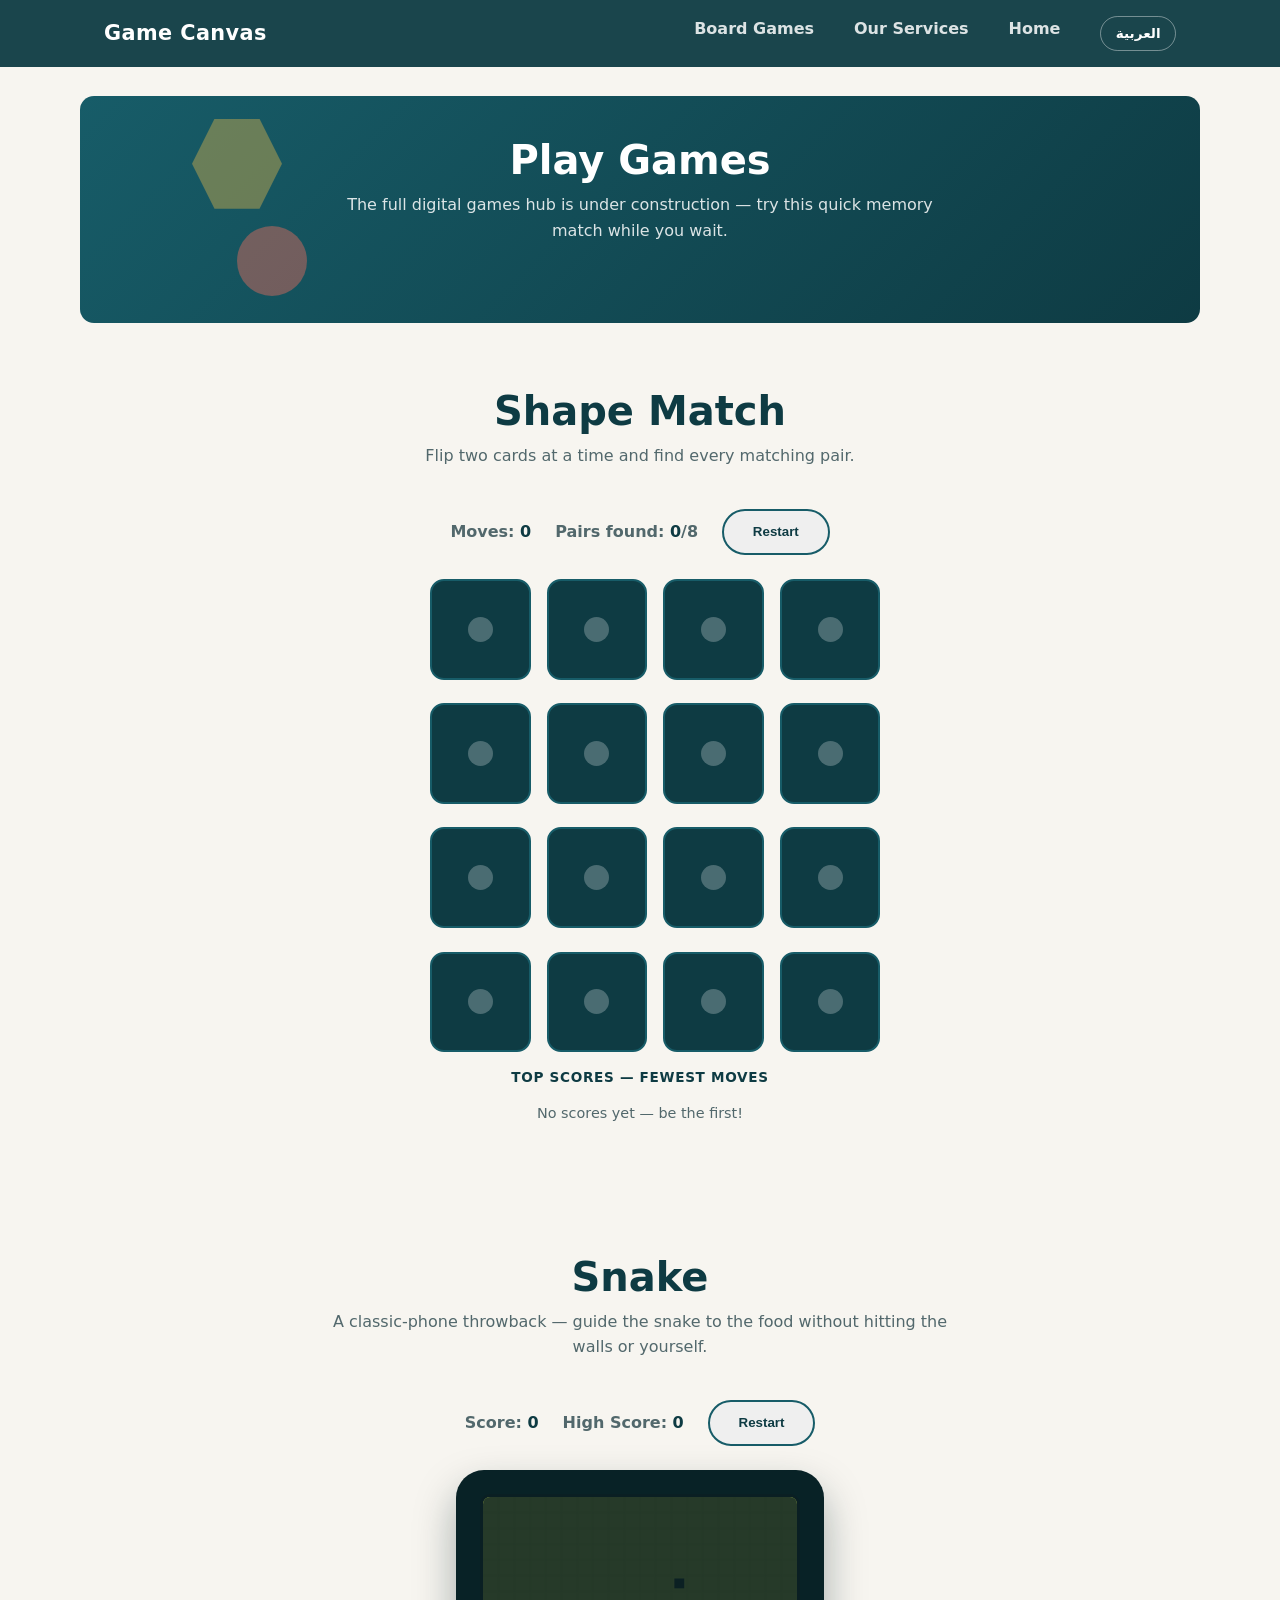
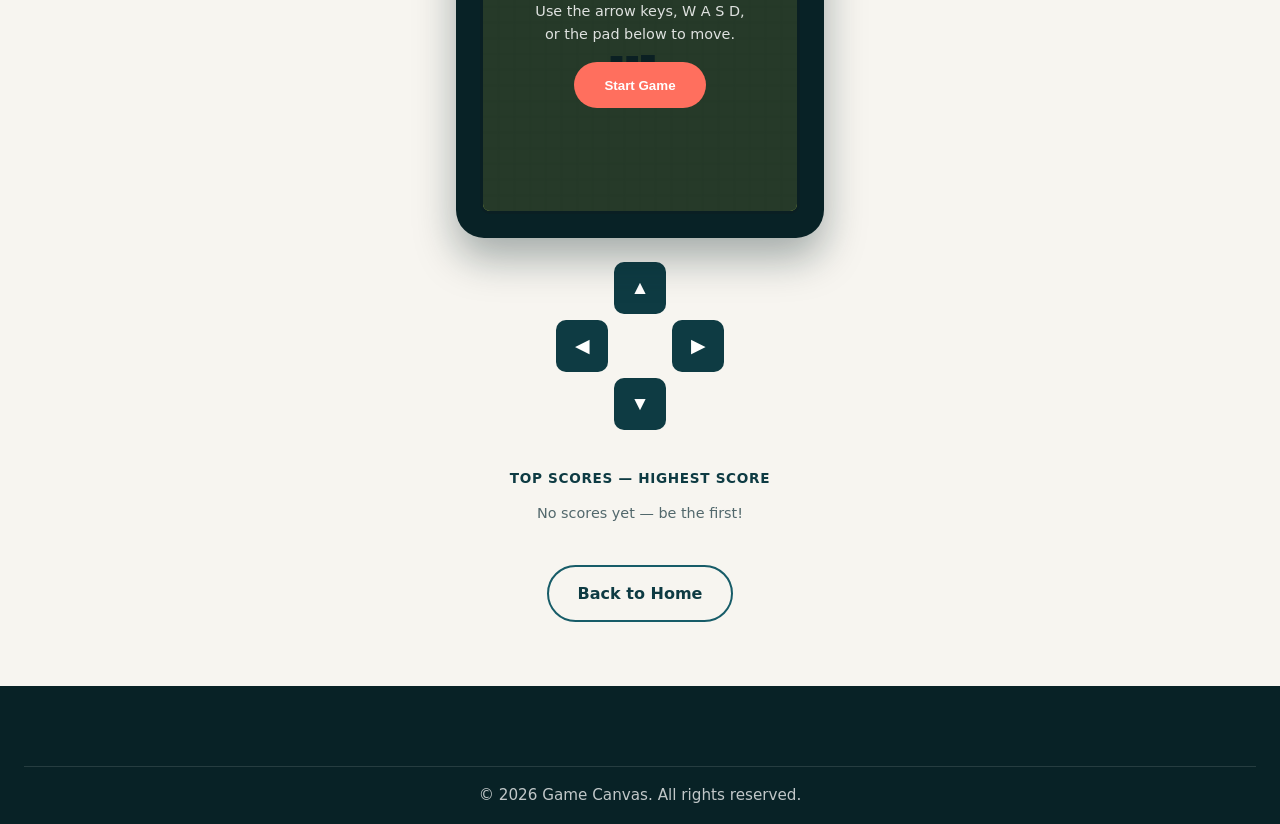
==== commit e2a001f2: "Add a top-5 leaderboard to both games Shape Match and Snake now save top scores locally (localStorag" ====
--- a/play.html
+++ b/play.html
@@ -51,7 +51,19 @@
       <div class="mem-win-banner" id="mem-win-banner" hidden>
         <p data-en="Nicely done &mdash; you matched every pair!" data-ar="أحسنت — لقد طابقت كل الأزواج!">Nicely done &mdash; you matched every pair!</p>
         <p><span class="game-label" data-en="Moves" data-ar="الحركات">Moves</span>: <span id="mem-win-move-count">0</span></p>
+
+        <div class="leaderboard-save-row" id="mem-save-row">
+          <input type="text" class="leaderboard-name-input" id="mem-name-input" maxlength="18" data-en-placeholder="Your name" data-ar-placeholder="اسمك" placeholder="Your name" aria-label="Your name">
+          <button type="button" class="btn btn-outline btn-dark" id="mem-save-score" data-en="Save Score" data-ar="حفظ النتيجة">Save Score</button>
+        </div>
+        <p class="leaderboard-saved-msg" id="mem-saved-msg" hidden data-en="Saved to Top Scores!" data-ar="تم الحفظ في أفضل النتائج!">Saved to Top Scores!</p>
+
         <button type="button" class="btn btn-primary" id="mem-play-again" data-en="Play Again" data-ar="العب مرة أخرى">Play Again</button>
+      </div>
+
+      <div class="leaderboard" aria-labelledby="mem-leaderboard-title">
+        <h3 id="mem-leaderboard-title" class="leaderboard-title" data-en="Top Scores &mdash; Fewest Moves" data-ar="أفضل النتائج — أقل الحركات">Top Scores &mdash; Fewest Moves</h3>
+        <ol class="leaderboard-list" id="mem-leaderboard-list"></ol>
       </div>
     </section>
 
@@ -82,6 +94,13 @@
             <div class="snake-overlay-panel" id="snake-gameover-panel" hidden>
               <p class="snake-gameover-title" data-en="Game Over" data-ar="انتهت اللعبة">Game Over</p>
               <p><span class="game-label" data-en="Score" data-ar="النتيجة">Score</span>: <span id="snake-final-score">0</span></p>
+
+              <div class="leaderboard-save-row" id="snake-save-row">
+                <input type="text" class="leaderboard-name-input" id="snake-name-input" maxlength="18" data-en-placeholder="Your name" data-ar-placeholder="اسمك" placeholder="Your name" aria-label="Your name">
+                <button type="button" class="btn btn-outline" id="snake-save-score" data-en="Save Score" data-ar="حفظ النتيجة">Save Score</button>
+              </div>
+              <p class="leaderboard-saved-msg leaderboard-saved-msg-light" id="snake-saved-msg" hidden data-en="Saved to Top Scores!" data-ar="تم الحفظ في أفضل النتائج!">Saved to Top Scores!</p>
+
               <button type="button" class="btn btn-primary" id="snake-play-again" data-en="Play Again" data-ar="العب مرة أخرى">Play Again</button>
             </div>
           </div>
@@ -95,6 +114,11 @@
         <button type="button" class="snake-dpad-btn snake-dpad-down" data-dir="down" aria-label="Move down">&#9660;</button>
       </div>
 
+      <div class="leaderboard" aria-labelledby="snake-leaderboard-title">
+        <h3 id="snake-leaderboard-title" class="leaderboard-title" data-en="Top Scores &mdash; Highest Score" data-ar="أفضل النتائج — أعلى نتيجة">Top Scores &mdash; Highest Score</h3>
+        <ol class="leaderboard-list" id="snake-leaderboard-list"></ol>
+      </div>
+
       <div class="mem-back-link">
         <a href="index.html" class="btn btn-outline btn-dark" data-en="Back to Home" data-ar="العودة إلى الرئيسية">Back to Home</a>
       </div>
@@ -106,6 +130,7 @@
   </footer>
 
   <script src="js/script.js"></script>
+  <script src="js/leaderboard.js"></script>
   <script src="js/memory-game.js"></script>
   <script src="js/snake-game.js"></script>
 </body>
--- a/css/styles.css
+++ b/css/styles.css
@@ -627,6 +627,102 @@
   }
 }
 
+/* ===== Leaderboard (shared by Shape Match + Snake) ===== */
+.leaderboard {
+  margin: var(--space-4) auto 0;
+  max-width: 340px;
+}
+
+.leaderboard-title {
+  font-size: 0.85rem;
+  text-transform: uppercase;
+  letter-spacing: 0.05em;
+  color: var(--color-primary);
+  text-align: center;
+  margin-bottom: var(--space-2);
+}
+
+.leaderboard-list {
+  display: grid;
+  gap: 0.4rem;
+  list-style: none;
+}
+
+.leaderboard-row {
+  display: grid;
+  grid-template-columns: 1.6rem 1fr auto;
+  align-items: center;
+  gap: var(--space-2);
+  padding: 0.5rem 0.9rem;
+  border-radius: 10px;
+  background: var(--color-surface);
+  border: 1px solid var(--color-border);
+}
+
+.leaderboard-row:first-child {
+  border-color: var(--color-gold);
+  background: rgba(232, 185, 74, 0.12);
+}
+
+.leaderboard-rank {
+  font-weight: 700;
+  color: var(--color-primary);
+  text-align: center;
+}
+
+.leaderboard-name {
+  color: var(--color-text);
+  font-weight: 600;
+  overflow: hidden;
+  text-overflow: ellipsis;
+  white-space: nowrap;
+}
+
+.leaderboard-value {
+  font-weight: 700;
+  color: var(--color-coral);
+  font-size: 0.9rem;
+  white-space: nowrap;
+}
+
+.leaderboard-empty {
+  text-align: center;
+  color: var(--color-text-muted);
+  font-size: 0.9rem;
+  list-style: none;
+}
+
+.leaderboard-save-row {
+  display: flex;
+  gap: var(--space-1);
+  justify-content: center;
+  flex-wrap: wrap;
+}
+
+.leaderboard-name-input {
+  padding: 0.6rem 0.9rem;
+  border-radius: 999px;
+  border: 1px solid var(--color-border);
+  font: inherit;
+  font-size: 0.9rem;
+  max-width: 160px;
+}
+
+.leaderboard-name-input:focus {
+  outline: none;
+  border-color: var(--color-primary-light);
+}
+
+.leaderboard-saved-msg {
+  color: var(--color-primary);
+  font-weight: 600;
+  font-size: 0.9rem;
+}
+
+.leaderboard-saved-msg-light {
+  color: var(--color-gold);
+}
+
 /* ===== Snake game ===== */
 .snake-game {
   text-align: center;
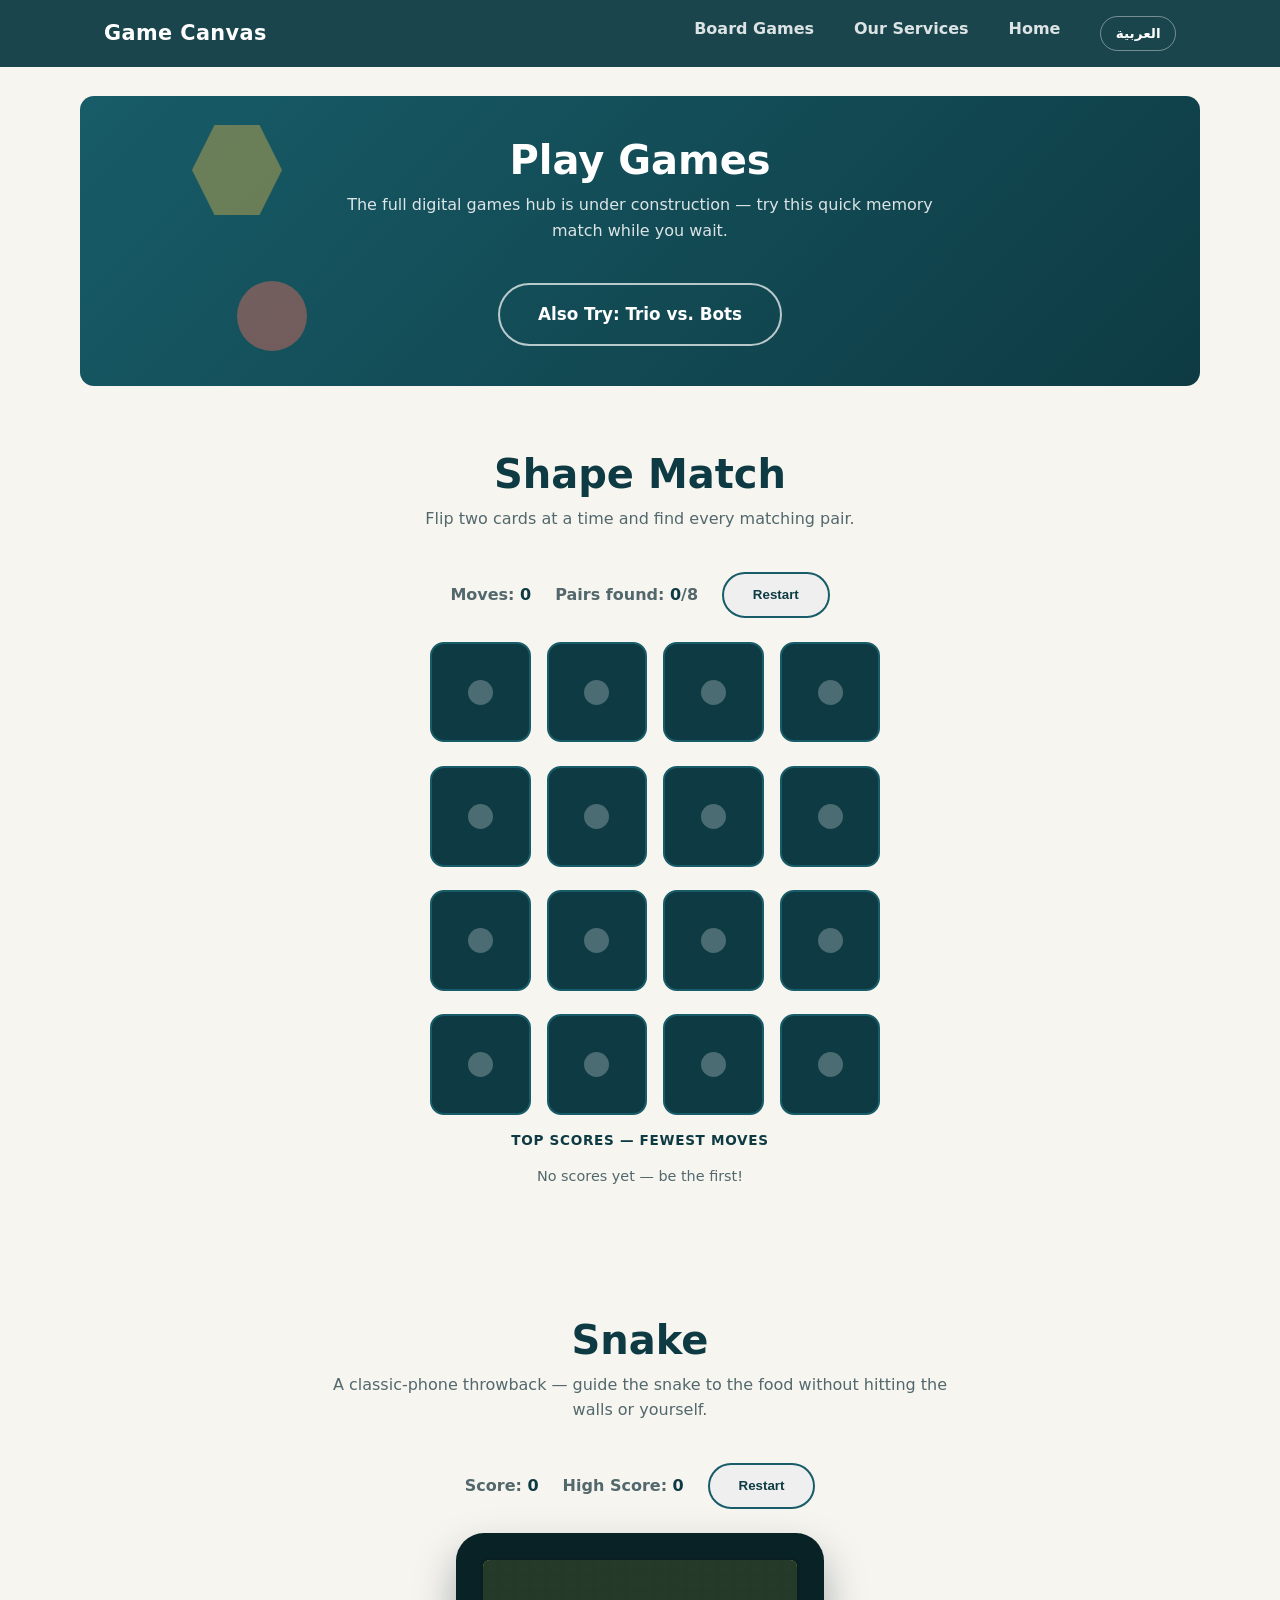
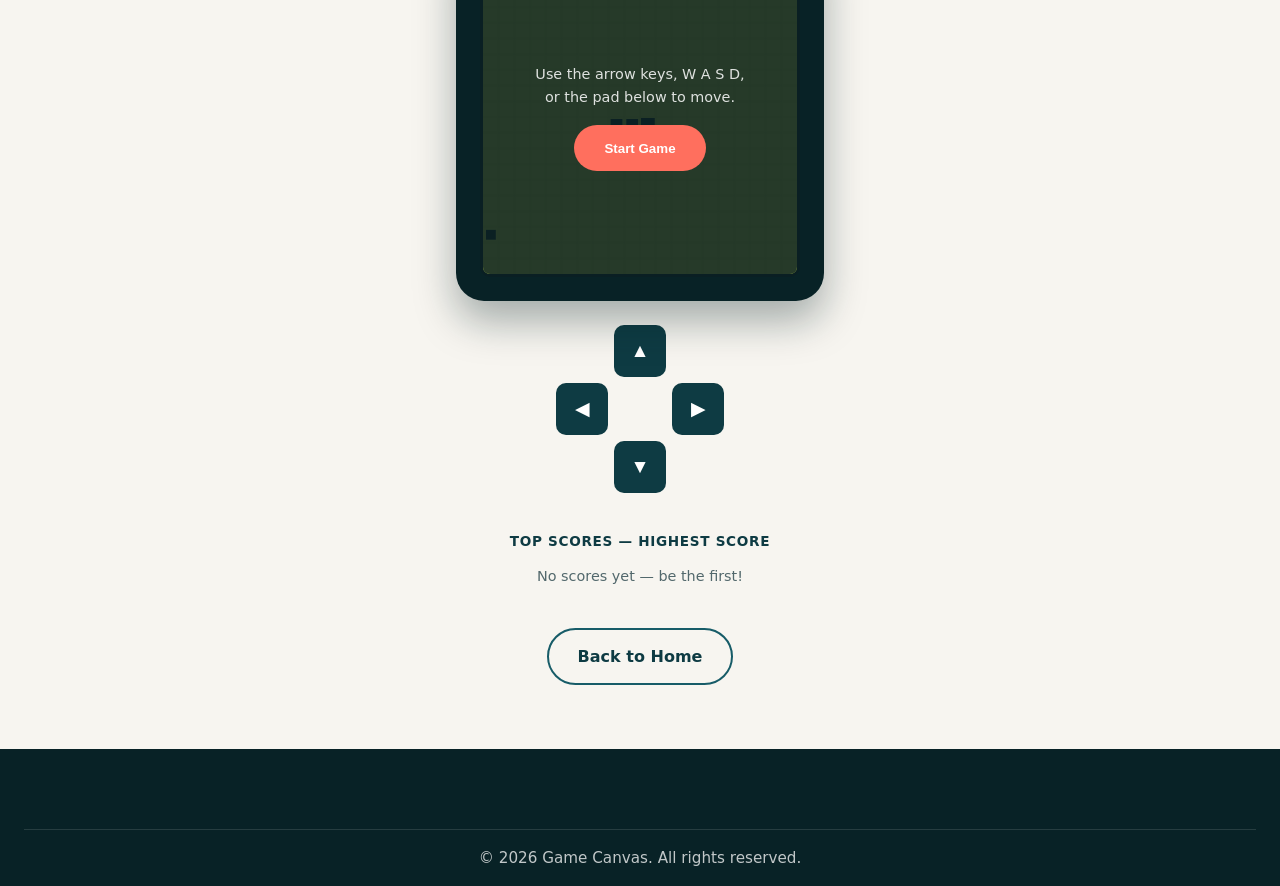
==== commit 11044a80: "Add Trio card game: vs. bots and play-with-a-friend multiplayer Adds a single-player Trio (vs. 2 mem" ====
--- a/play.html
+++ b/play.html
@@ -29,6 +29,7 @@
       </div>
       <h1 class="section-title" data-en="Play Games" data-ar="العب الآن">Play Games</h1>
       <p class="section-subtitle" data-en="The full digital games hub is under construction &mdash; try this quick memory match while you wait." data-ar="منصة الألعاب الرقمية الكاملة قيد الإنشاء — جرّب لعبة التذكّر السريعة هذه في الأثناء.">The full digital games hub is under construction &mdash; try this quick memory match while you wait.</p>
+      <a href="trio.html" class="btn btn-outline btn-large" data-en="Also Try: Trio vs. Bots" data-ar="جرّب أيضًا: تريو ضد الروبوتات">Also Try: Trio vs. Bots</a>
     </section>
 
     <!-- ===== MEMORY MATCH GAME ===== -->
--- a/css/styles.css
+++ b/css/styles.css
@@ -583,6 +583,10 @@
 
 .mem-back-link {
   margin-top: var(--space-4);
+  display: flex;
+  flex-wrap: wrap;
+  justify-content: center;
+  gap: var(--space-2);
 }
 
 /* ===== Win confetti ===== */
@@ -819,6 +823,280 @@
 .snake-dpad-left { grid-column: 1; grid-row: 2; }
 .snake-dpad-right { grid-column: 3; grid-row: 2; }
 .snake-dpad-down { grid-column: 2; grid-row: 3; }
+
+/* ===== Trio game ===== */
+.trio-game {
+  text-align: center;
+}
+
+.trio-mode-select {
+  display: flex;
+  align-items: center;
+  justify-content: center;
+  gap: var(--space-1);
+  flex-wrap: wrap;
+  margin-bottom: var(--space-2);
+  color: var(--color-text-muted);
+  font-weight: 600;
+}
+
+.trio-mode-btn.active {
+  background: var(--color-primary);
+  border-color: var(--color-primary);
+  color: #fff;
+}
+
+.trio-hint {
+  max-width: 560px;
+  margin: 0 auto var(--space-3);
+  color: var(--color-text-muted);
+  font-size: 0.9rem;
+}
+
+.trio-status {
+  min-height: 1.4em;
+  font-weight: 600;
+  color: var(--color-primary);
+  margin-bottom: var(--space-3);
+}
+
+.trio-board {
+  display: grid;
+  gap: var(--space-2);
+  max-width: 640px;
+  margin: 0 auto;
+}
+
+.trio-zone {
+  background: var(--color-surface);
+  border: 1px solid var(--color-border);
+  border-radius: var(--radius);
+  padding: var(--space-2);
+}
+
+.trio-zone-you {
+  border-color: var(--color-gold);
+}
+
+.trio-zone-title {
+  font-size: 0.9rem;
+  color: var(--color-primary);
+  margin-bottom: var(--space-1);
+  display: flex;
+  align-items: center;
+  justify-content: center;
+  gap: 0.4rem;
+}
+
+.trio-zone-count {
+  font-size: 0.7rem;
+  background: var(--color-bg);
+  border: 1px solid var(--color-border);
+  border-radius: 999px;
+  padding: 0.1rem 0.5rem;
+  color: var(--color-text-muted);
+}
+
+.trio-hand {
+  display: flex;
+  flex-wrap: wrap;
+  gap: 0.35rem;
+  justify-content: center;
+}
+
+.trio-center-grid {
+  display: grid;
+  grid-template-columns: repeat(auto-fit, minmax(42px, 1fr));
+  gap: 0.35rem;
+  max-width: 360px;
+  margin: 0 auto;
+}
+
+.trio-card {
+  width: 40px;
+  height: 54px;
+  border-radius: 8px;
+  display: flex;
+  align-items: center;
+  justify-content: center;
+  font-weight: 700;
+  font-size: 1.05rem;
+  color: #fff;
+  background: var(--color-primary-light);
+  border: 2px solid transparent;
+  transition: transform 0.15s ease, box-shadow 0.15s ease;
+  font-family: inherit;
+}
+
+.trio-card-empty {
+  visibility: hidden;
+}
+
+.trio-card-back {
+  background: var(--color-primary-dark);
+}
+
+.trio-card-back::after {
+  content: "?";
+  opacity: 0.5;
+  font-size: 0.95rem;
+}
+
+button.trio-card {
+  cursor: pointer;
+}
+
+button.trio-card:hover:not(:disabled) {
+  transform: translateY(-3px);
+  box-shadow: 0 8px 16px rgba(14, 59, 67, 0.2);
+}
+
+button.trio-card:disabled {
+  cursor: default;
+}
+
+.trio-card:not(.trio-card-back):not(:disabled) {
+  cursor: default;
+}
+
+.trio-card.trio-revealed {
+  border-color: var(--color-gold);
+  box-shadow: 0 0 0 3px rgba(232, 185, 74, 0.3);
+}
+
+.trio-card.trio-mismatch {
+  border-color: var(--color-coral);
+  animation: trio-shake 0.4s ease;
+}
+
+@keyframes trio-shake {
+  0%, 100% { transform: translateX(0); }
+  25% { transform: translateX(-4px); }
+  75% { transform: translateX(4px); }
+}
+
+.trio-piles {
+  display: flex;
+  flex-wrap: wrap;
+  gap: 0.3rem;
+  justify-content: center;
+  margin-top: var(--space-1);
+  min-height: 1.6rem;
+}
+
+.trio-pile-chip {
+  width: 26px;
+  height: 26px;
+  border-radius: 50%;
+  background: var(--color-gold);
+  color: var(--color-primary-dark);
+  font-weight: 700;
+  font-size: 0.8rem;
+  display: flex;
+  align-items: center;
+  justify-content: center;
+}
+
+.trio-win-banner {
+  margin: var(--space-4) auto 0;
+  max-width: 420px;
+  padding: var(--space-3);
+  border-radius: var(--radius);
+  background: var(--color-surface);
+  border: 1px solid var(--color-border);
+  color: var(--color-primary);
+  font-weight: 600;
+  display: grid;
+  gap: var(--space-1);
+  justify-items: center;
+}
+
+.tmpl-win-actions {
+  display: flex;
+  gap: var(--space-1);
+  flex-wrap: wrap;
+  justify-content: center;
+}
+
+/* ===== Trio — play with a friend (lobby / room) ===== */
+.tmpl-lobby {
+  display: grid;
+  grid-template-columns: repeat(auto-fit, minmax(240px, 1fr));
+  gap: var(--space-3);
+  max-width: 620px;
+  margin: 0 auto var(--space-3);
+}
+
+.tmpl-lobby-col {
+  background: var(--color-surface);
+  border: 1px solid var(--color-border);
+  border-radius: var(--radius);
+  padding: var(--space-3);
+  display: grid;
+  gap: var(--space-2);
+  justify-items: center;
+}
+
+.tmpl-lobby-title {
+  color: var(--color-primary);
+  font-size: 1.1rem;
+}
+
+.trio-input {
+  width: 100%;
+  padding: 0.6rem 0.9rem;
+  border-radius: 999px;
+  border: 1px solid var(--color-border);
+  font: inherit;
+  font-size: 0.9rem;
+  text-align: center;
+}
+
+.trio-input:focus {
+  outline: none;
+  border-color: var(--color-primary-light);
+}
+
+.trio-input-code {
+  text-transform: uppercase;
+  letter-spacing: 0.1em;
+  font-weight: 700;
+}
+
+.tmpl-error {
+  max-width: 480px;
+  margin: 0 auto var(--space-3);
+  padding: 0.7rem 1rem;
+  border-radius: 10px;
+  background: rgba(255, 111, 94, 0.12);
+  border: 1px solid var(--color-coral);
+  color: var(--color-coral);
+  font-weight: 600;
+  text-align: center;
+}
+
+.tmpl-waiting {
+  max-width: 360px;
+  margin: 0 auto var(--space-3);
+  padding: var(--space-3);
+  border-radius: var(--radius);
+  background: var(--color-surface);
+  border: 1px solid var(--color-border);
+  display: grid;
+  gap: var(--space-2);
+  justify-items: center;
+}
+
+.tmpl-room-code {
+  font-size: 2rem;
+  font-weight: 800;
+  letter-spacing: 0.2em;
+  color: var(--color-primary);
+  background: var(--color-bg);
+  border: 2px dashed var(--color-gold);
+  border-radius: 12px;
+  padding: 0.5rem 1.2rem;
+}
 
 /* ===== About ===== */
 .about-content {
